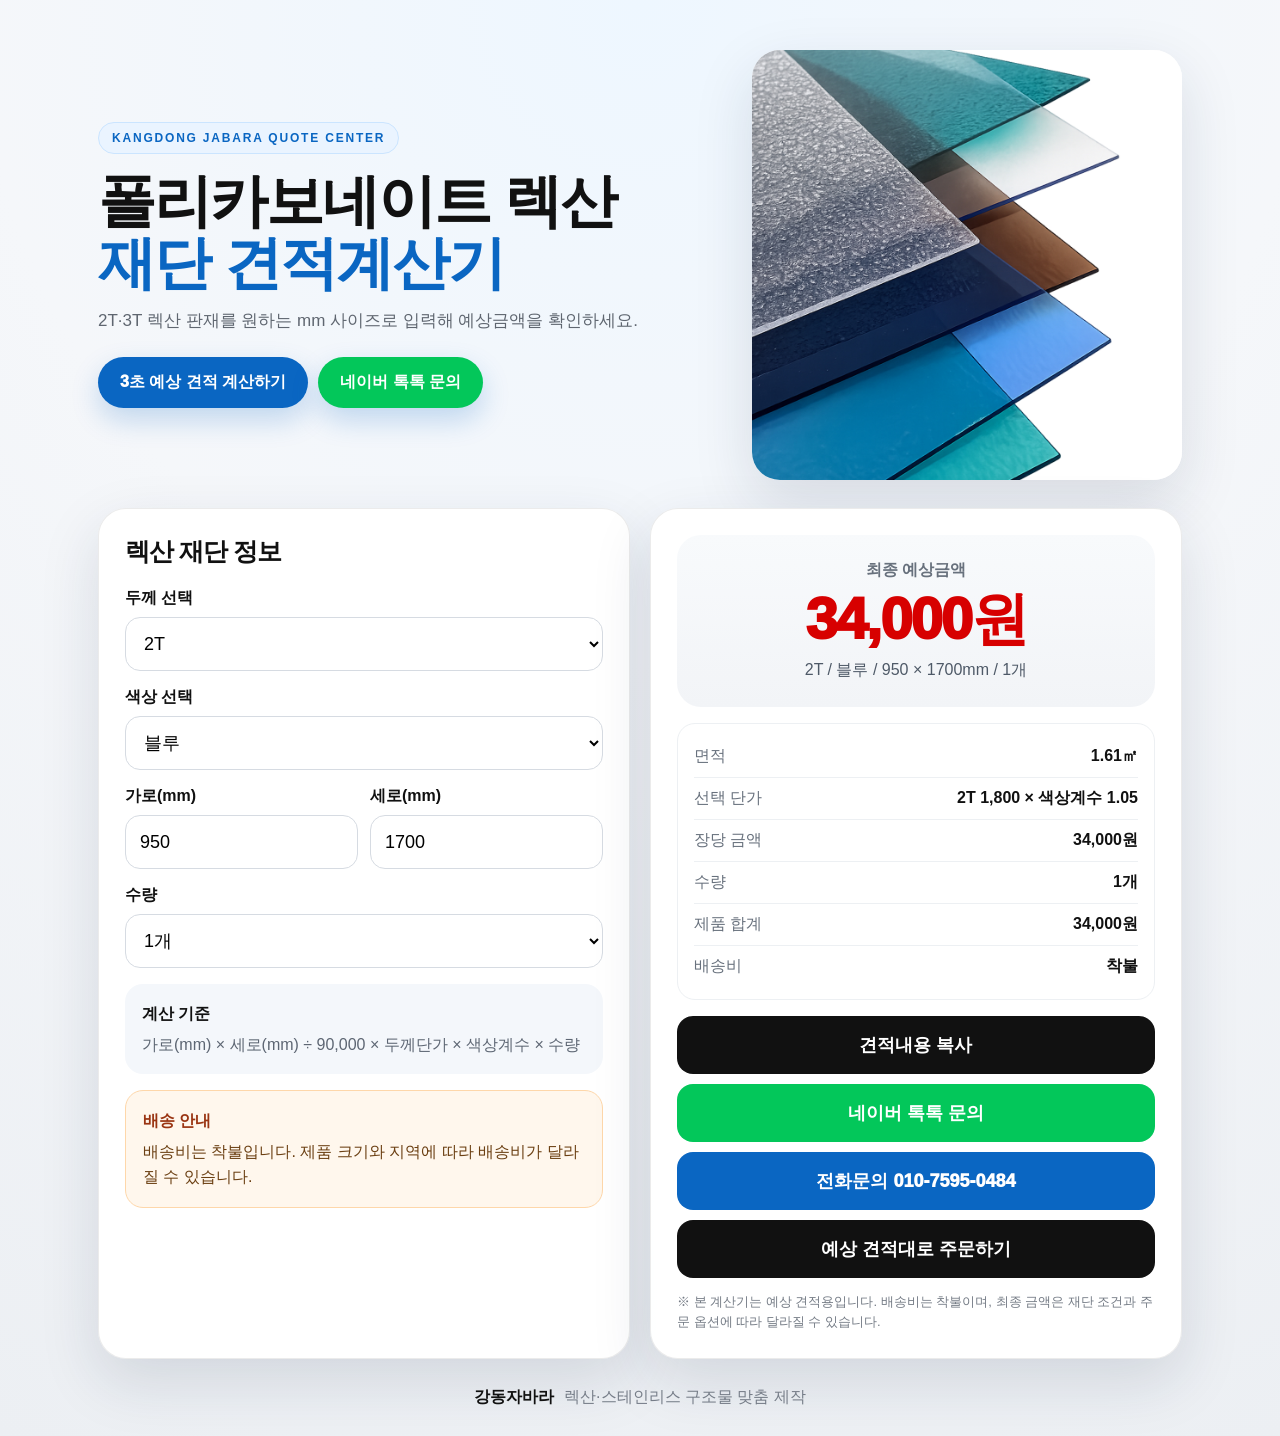
==== index.html @ 549e9350 "Add files via upload" ====
<!doctype html>
<html lang="ko">
<head>
<meta charset="utf-8">
<meta name="viewport" content="width=device-width,initial-scale=1">
<title>강동자바라 렉산 견적계산기</title>
<link rel="stylesheet" href="style.css">
</head>
<body>
<main class="page">
<section class="hero">
<div class="heroText">
<div class="eyebrow">KANGDONG JABARA QUOTE CENTER</div>
<h1>폴리카보네이트 렉산<br><span>재단 견적계산기</span></h1>
<p>2T·3T 렉산 판재를 원하는 mm 사이즈로 입력해 예상금액을 확인하세요.</p>
<div class="topActions">
<a href="#calculator">3초 예상 견적 계산하기</a>
<a href="https://talk.naver.com/ct/w4a85f?frm=psf" target="_blank" class="talk">네이버 톡톡 문의</a>
</div>
</div>
<div class="heroImg"><img src="images/lexan.jpg" alt="렉산 판재 이미지"></div>
</section>

<section class="calcWrap" id="calculator">
<div class="panel inputPanel">
<h2>렉산 재단 정보</h2>

<label for="thickness">두께 선택</label>
<select id="thickness"></select>

<label for="color">색상 선택</label>
<select id="color"></select>

<div class="grid2">
<div><label for="width">가로(mm)</label><input id="width" type="number" value="950" min="100" step="1"></div>
<div><label for="height">세로(mm)</label><input id="height" type="number" value="1700" min="100" step="1"></div>
</div>

<label for="qty">수량</label>
<select id="qty"></select>

<div class="guide"><b>계산 기준</b><span>가로(mm) × 세로(mm) ÷ 90,000 × 두께단가 × 색상계수 × 수량</span></div>
<div class="shippingGuide"><b>배송 안내</b><span>배송비는 착불입니다. 제품 크기와 지역에 따라 배송비가 달라질 수 있습니다.</span></div>
</div>

<div class="panel resultPanel">
<div class="resultBox"><span>최종 예상금액</span><strong id="total">0원</strong><p id="detail">950 × 1700mm / 1개</p></div>
<div class="breakdown">
<div><span>면적</span><b id="areaText">0㎡</b></div>
<div><span>선택 단가</span><b id="unitRate">0</b></div>
<div><span>장당 금액</span><b id="unitPrice">0원</b></div>
<div><span>수량</span><b id="qtyText">1개</b></div>
<div><span>제품 합계</span><b id="itemsTotal">0원</b></div>
<div><span>배송비</span><b>착불</b></div>
</div>
<div class="buttons">
<button id="copyBtn" type="button">견적내용 복사</button>
<a href="https://talk.naver.com/ct/w4a85f?frm=psf" target="_blank" class="talkBtn">네이버 톡톡 문의</a>
<a href="tel:01075950484">전화문의 010-7595-0484</a>
<a href="https://kdjavara.kr/product/%ED%8F%B4%EB%A6%AC%EC%B9%B4%EB%B3%B4%EB%84%A4%EC%9D%B4%ED%8A%B8-%EB%A0%89%EC%82%B0-%ED%8C%90-%EC%9E%AC%EB%8B%A8-%EC%B9%BC%EB%9D%BC-%ED%88%AC%EB%AA%85-%EA%B7%9C%EA%B2%A9-%EB%A7%9E%EC%B6%A4-%EC%82%AC%EC%9D%B4%EC%A6%88-%ED%8C%90%EB%A7%A4/696/category/1/display/2/?icid=MAIN.product_listmain_1" target="_blank" class="orderBtn">예상 견적대로 주문하기</a>
</div>
<p class="notice">※ 본 계산기는 예상 견적용입니다. 배송비는 착불이며, 최종 금액은 재단 조건과 주문 옵션에 따라 달라질 수 있습니다.</p>
</div>
</section>
<footer><b>강동자바라</b><span>렉산·스테인리스 구조물 맞춤 제작</span></footer>
</main>
<script src="prices.js"></script>
<script src="script.js"></script>
</body>
</html>
---- style.css ----
*{box-sizing:border-box}body{margin:0;font-family:Arial,'Malgun Gothic','Apple SD Gothic Neo',sans-serif;color:#111;background:radial-gradient(circle at top,#eef7ff 0,#f5f7fa 42%,#eceff3 100%)}.page{width:min(1120px,100%);margin:0 auto;padding:28px 18px}.hero{display:grid;grid-template-columns:1fr 430px;gap:24px;align-items:center;padding:22px 0 28px}.heroText{text-align:left}.heroImg{background:#fff;border-radius:28px;overflow:hidden;box-shadow:0 22px 60px rgba(20,40,70,.13)}.heroImg img{width:100%;display:block}.eyebrow{display:inline-block;font-size:12px;font-weight:900;letter-spacing:1.8px;color:#0a66c2;background:#eaf4ff;border:1px solid #cbe5ff;border-radius:999px;padding:8px 13px}h1{margin:16px 0 12px;font-size:clamp(34px,6vw,58px);line-height:1.08;letter-spacing:-2px}h1 span{color:#0a66c2}.hero p{margin:0;color:#5f6670;font-size:17px;line-height:1.65;max-width:650px}.topActions{display:flex;gap:10px;flex-wrap:wrap;margin:22px 0 0}.topActions a{display:inline-block;padding:15px 22px;border-radius:999px;text-decoration:none;font-weight:1000;background:#0a66c2;color:#fff;box-shadow:0 12px 28px rgba(10,102,194,.22)}.topActions .talk{background:#03c75a}.calcWrap{display:grid;grid-template-columns:1fr 1fr;gap:20px}.panel{background:rgba(255,255,255,.96);border:1px solid rgba(0,0,0,.08);border-radius:28px;box-shadow:0 22px 60px rgba(20,40,70,.13);padding:26px}.inputPanel h2{margin:0 0 20px;font-size:25px;letter-spacing:-1px}label{display:block;margin:16px 0 8px;font-weight:900}select,input{width:100%;height:54px;border:1px solid #d6dbe2;border-radius:15px;background:#fff;padding:0 14px;font-size:18px;outline:none}.grid2{display:grid;grid-template-columns:1fr 1fr;gap:12px}.guide,.shippingGuide{margin-top:16px;padding:17px;border-radius:18px;line-height:1.6}.guide{background:#f4f7fb;color:#5d6673}.guide b,.shippingGuide b{display:block;color:#111;margin-bottom:5px}.shippingGuide{background:#fff7ed;border:1px solid #fed7aa;color:#6b3f12}.shippingGuide b{color:#9a3412}.resultBox{text-align:center;background:linear-gradient(180deg,#f8fafc,#f2f4f7);border-radius:24px;padding:25px 18px}.resultBox span{display:block;color:#68717d;font-weight:900}.resultBox strong{display:block;margin:8px 0;font-size:clamp(42px,6vw,58px);line-height:1.05;color:#d70000;font-weight:1000;letter-spacing:-2px}.resultBox p{margin:0;color:#4e5967;line-height:1.5}.breakdown{margin-top:16px;background:#fff;border:1px solid #edf0f3;border-radius:18px;padding:12px 16px}.breakdown div{display:flex;justify-content:space-between;gap:12px;padding:10px 0;border-bottom:1px solid #edf0f3}.breakdown div:last-child{border-bottom:0}.breakdown span{color:#68717d}.buttons{margin-top:16px;display:grid;gap:10px}.buttons button,.buttons a{width:100%;border:0;border-radius:16px;padding:17px 12px;font-size:18px;font-weight:1000;text-align:center;text-decoration:none;cursor:pointer}.buttons button{background:#111;color:#fff}.buttons a{background:#0a66c2;color:#fff}.buttons .talkBtn{background:#03c75a}.buttons .orderBtn{background:#111;color:#fff}.notice{margin:14px 0 0;color:#747b85;font-size:13px;line-height:1.55}footer{text-align:center;margin-top:28px;color:#767d88;display:flex;gap:10px;justify-content:center;flex-wrap:wrap}footer b{color:#111}@media(max-width:900px){.hero,.calcWrap{grid-template-columns:1fr}.heroText{text-align:center}.topActions{justify-content:center}.grid2{grid-template-columns:1fr}.topActions a{width:100%;text-align:center}.panel{padding:20px;border-radius:24px}}
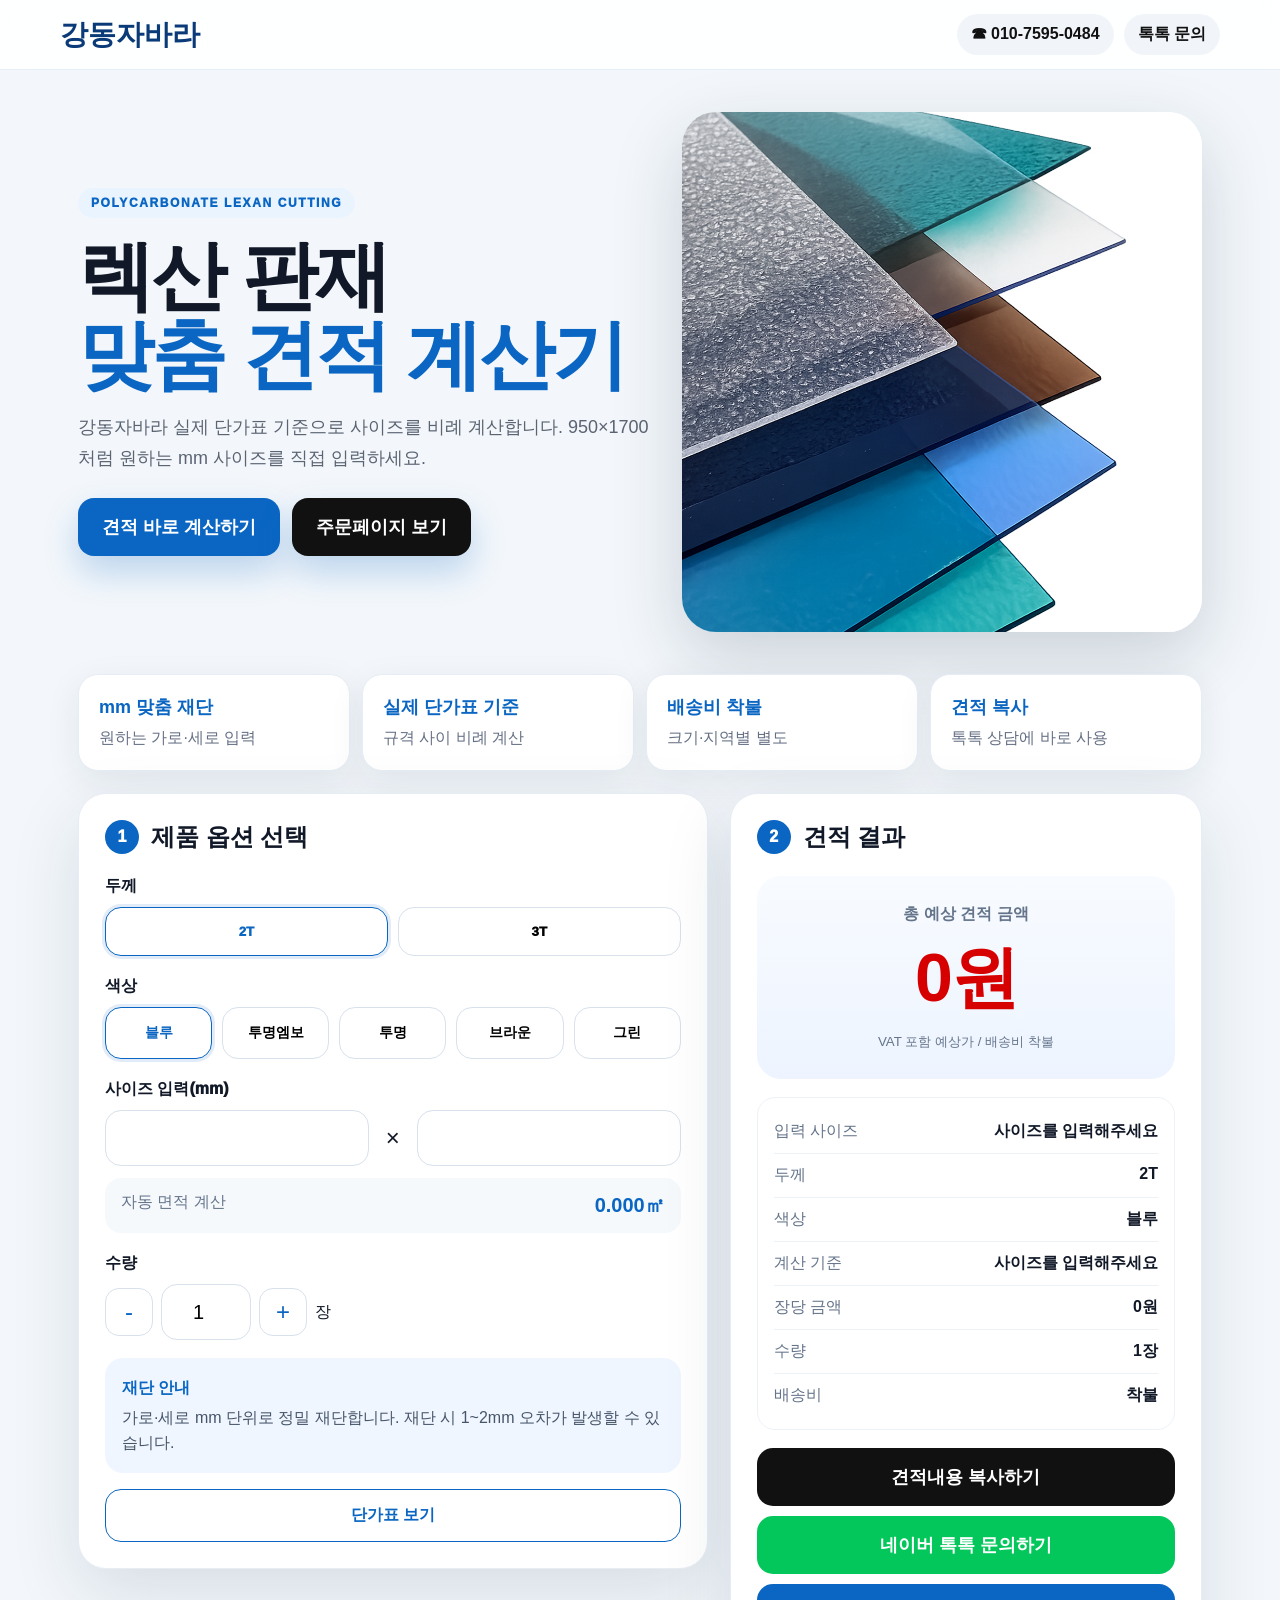
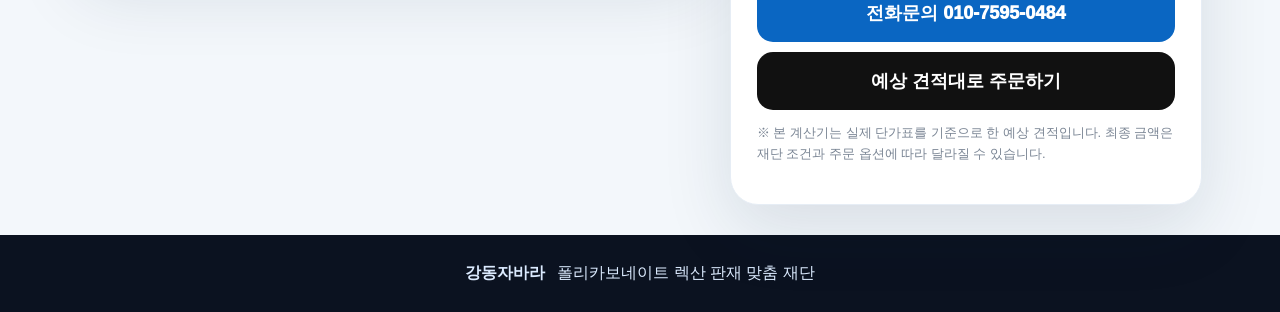
==== commit d11d3f4f: "Add files via upload" ====
--- a/index.html
+++ b/index.html
@@ -7,64 +7,117 @@
 <link rel="stylesheet" href="style.css">
 </head>
 <body>
-<main class="page">
+<header class="topbar">
+  <div class="brand">강동자바라</div>
+  <div class="topLinks">
+    <a href="tel:01075950484">☎ 010-7595-0484</a>
+    <a href="https://talk.naver.com/ct/w4a85f?frm=psf" target="_blank">톡톡 문의</a>
+  </div>
+</header>
+
+<main>
 <section class="hero">
-<div class="heroText">
-<div class="eyebrow">KANGDONG JABARA QUOTE CENTER</div>
-<h1>폴리카보네이트 렉산<br><span>재단 견적계산기</span></h1>
-<p>2T·3T 렉산 판재를 원하는 mm 사이즈로 입력해 예상금액을 확인하세요.</p>
-<div class="topActions">
-<a href="#calculator">3초 예상 견적 계산하기</a>
-<a href="https://talk.naver.com/ct/w4a85f?frm=psf" target="_blank" class="talk">네이버 톡톡 문의</a>
-</div>
-</div>
-<div class="heroImg"><img src="images/lexan.jpg" alt="렉산 판재 이미지"></div>
+  <div class="heroText">
+    <div class="badge">POLYCARBONATE LEXAN CUTTING</div>
+    <h1>렉산 판재<br><span>맞춤 견적 계산기</span></h1>
+    <p>강동자바라 실제 단가표 기준으로 사이즈를 비례 계산합니다. 950×1700처럼 원하는 mm 사이즈를 직접 입력하세요.</p>
+    <div class="heroBtns">
+      <a href="#calculator">견적 바로 계산하기</a>
+      <a href="https://kdjavara.kr/product/%ED%8F%B4%EB%A6%AC%EC%B9%B4%EB%B3%B4%EB%84%A4%EC%9D%B4%ED%8A%B8-%EB%A0%89%EC%82%B0-%ED%8C%90-%EC%9E%AC%EB%8B%A8-%EC%B9%BC%EB%9D%BC-%ED%88%AC%EB%AA%85-%EA%B7%9C%EA%B2%A9-%EB%A7%9E%EC%B6%A4-%EC%82%AC%EC%9D%B4%EC%A6%88-%ED%8C%90%EB%A7%A4/696/category/1/display/2/?icid=MAIN.product_listmain_1" target="_blank" class="ghost">주문페이지 보기</a>
+    </div>
+  </div>
+  <div class="heroImg">
+    <img src="images/lexan.jpg" alt="렉산 판재">
+  </div>
 </section>
 
-<section class="calcWrap" id="calculator">
-<div class="panel inputPanel">
-<h2>렉산 재단 정보</h2>
+<section class="featureGrid">
+  <div><b>mm 맞춤 재단</b><span>원하는 가로·세로 입력</span></div>
+  <div><b>실제 단가표 기준</b><span>규격 사이 비례 계산</span></div>
+  <div><b>배송비 착불</b><span>크기·지역별 별도</span></div>
+  <div><b>견적 복사</b><span>톡톡 상담에 바로 사용</span></div>
+</section>
 
-<label for="thickness">두께 선택</label>
-<select id="thickness"></select>
+<section class="calculator" id="calculator">
+  <div class="card options">
+    <div class="stepTitle"><em>1</em><h2>제품 옵션 선택</h2></div>
 
-<label for="color">색상 선택</label>
-<select id="color"></select>
+    <label>두께</label>
+    <div class="seg" id="thicknessBtns"></div>
 
-<div class="grid2">
-<div><label for="width">가로(mm)</label><input id="width" type="number" value="950" min="100" step="1"></div>
-<div><label for="height">세로(mm)</label><input id="height" type="number" value="1700" min="100" step="1"></div>
-</div>
+    <label>색상</label>
+    <div class="colorGrid" id="colorBtns"></div>
 
-<label for="qty">수량</label>
-<select id="qty"></select>
+    <label>사이즈 입력(mm)</label>
+    <div class="sizeRow">
+      <input id="width" type="number" value="" min="100" step="1" aria-label="가로">
+      <span>×</span>
+      <input id="height" type="number" value="" min="100" step="1" aria-label="세로">
+    </div>
 
-<div class="guide"><b>계산 기준</b><span>가로(mm) × 세로(mm) ÷ 90,000 × 두께단가 × 색상계수 × 수량</span></div>
-<div class="shippingGuide"><b>배송 안내</b><span>배송비는 착불입니다. 제품 크기와 지역에 따라 배송비가 달라질 수 있습니다.</span></div>
-</div>
+    <div class="areaBox">
+      <span>자동 면적 계산</span>
+      <b id="areaText">0.000㎡</b>
+    </div>
 
-<div class="panel resultPanel">
-<div class="resultBox"><span>최종 예상금액</span><strong id="total">0원</strong><p id="detail">950 × 1700mm / 1개</p></div>
-<div class="breakdown">
-<div><span>면적</span><b id="areaText">0㎡</b></div>
-<div><span>선택 단가</span><b id="unitRate">0</b></div>
-<div><span>장당 금액</span><b id="unitPrice">0원</b></div>
-<div><span>수량</span><b id="qtyText">1개</b></div>
-<div><span>제품 합계</span><b id="itemsTotal">0원</b></div>
-<div><span>배송비</span><b>착불</b></div>
-</div>
-<div class="buttons">
-<button id="copyBtn" type="button">견적내용 복사</button>
-<a href="https://talk.naver.com/ct/w4a85f?frm=psf" target="_blank" class="talkBtn">네이버 톡톡 문의</a>
-<a href="tel:01075950484">전화문의 010-7595-0484</a>
-<a href="https://kdjavara.kr/product/%ED%8F%B4%EB%A6%AC%EC%B9%B4%EB%B3%B4%EB%84%A4%EC%9D%B4%ED%8A%B8-%EB%A0%89%EC%82%B0-%ED%8C%90-%EC%9E%AC%EB%8B%A8-%EC%B9%BC%EB%9D%BC-%ED%88%AC%EB%AA%85-%EA%B7%9C%EA%B2%A9-%EB%A7%9E%EC%B6%A4-%EC%82%AC%EC%9D%B4%EC%A6%88-%ED%8C%90%EB%A7%A4/696/category/1/display/2/?icid=MAIN.product_listmain_1" target="_blank" class="orderBtn">예상 견적대로 주문하기</a>
-</div>
-<p class="notice">※ 본 계산기는 예상 견적용입니다. 배송비는 착불이며, 최종 금액은 재단 조건과 주문 옵션에 따라 달라질 수 있습니다.</p>
-</div>
+    <label>수량</label>
+    <div class="qtyBox">
+      <button type="button" id="minus">-</button>
+      <input id="qty" type="number" value="1" min="1" max="99">
+      <button type="button" id="plus">+</button>
+      <span>장</span>
+    </div>
+
+    <div class="infoBox">
+      <b>재단 안내</b>
+      <p>가로·세로 mm 단위로 정밀 재단합니다. 재단 시 1~2mm 오차가 발생할 수 있습니다.</p>
+    </div>
+
+    <button class="tableToggle" type="button" id="tableToggle">단가표 보기</button>
+    <div class="priceTable" id="priceTable">
+      <h3>2T 단가표</h3>
+      <table id="table2"></table>
+      <h3>3T 단가표</h3>
+      <table id="table3"></table>
+    </div>
+  </div>
+
+  <div class="card result">
+    <div class="stepTitle"><em>2</em><h2>견적 결과</h2></div>
+    <div class="priceBox">
+      <span>총 예상 견적 금액</span>
+      <strong id="total">0원</strong>
+      <small>VAT 포함 예상가 / 배송비 착불</small>
+    </div>
+
+    <dl class="summary">
+      <div><dt>입력 사이즈</dt><dd id="inputSize">사이즈를 입력해주세요</dd></div>
+      <div><dt>두께</dt><dd id="thickText">2T</dd></div>
+      <div><dt>색상</dt><dd id="colorText">블루</dd></div>
+      <div><dt>계산 기준</dt><dd id="basisText">사이즈를 입력해주세요</dd></div>
+      <div><dt>장당 금액</dt><dd id="unitPrice">0원</dd></div>
+      <div><dt>수량</dt><dd id="qtyText">1장</dd></div>
+      <div><dt>배송비</dt><dd>착불</dd></div>
+    </dl>
+
+    <div class="actions">
+      <button id="copyBtn" type="button">견적내용 복사하기</button>
+      <a href="https://talk.naver.com/ct/w4a85f?frm=psf" target="_blank" class="talk">네이버 톡톡 문의하기</a>
+      <a href="tel:01075950484" class="phone">전화문의 010-7595-0484</a>
+      <a href="https://kdjavara.kr/product/%ED%8F%B4%EB%A6%AC%EC%B9%B4%EB%B3%B4%EB%84%A4%EC%9D%B4%ED%8A%B8-%EB%A0%89%EC%82%B0-%ED%8C%90-%EC%9E%AC%EB%8B%A8-%EC%B9%BC%EB%9D%BC-%ED%88%AC%EB%AA%85-%EA%B7%9C%EA%B2%A9-%EB%A7%9E%EC%B6%A4-%EC%82%AC%EC%9D%B4%EC%A6%88-%ED%8C%90%EB%A7%A4/696/category/1/display/2/?icid=MAIN.product_listmain_1" target="_blank" class="order">예상 견적대로 주문하기</a>
+    </div>
+
+    <p class="notice">※ 본 계산기는 실제 단가표를 기준으로 한 예상 견적입니다. 최종 금액은 재단 조건과 주문 옵션에 따라 달라질 수 있습니다.</p>
+  </div>
 </section>
-<footer><b>강동자바라</b><span>렉산·스테인리스 구조물 맞춤 제작</span></footer>
 </main>
+
+<footer>
+  <b>강동자바라</b>
+  <span>폴리카보네이트 렉산 판재 맞춤 재단</span>
+</footer>
+
 <script src="prices.js"></script>
 <script src="script.js"></script>
 </body>
-</html>+</html>
--- a/style.css
+++ b/style.css
@@ -1 +1 @@
-*{box-sizing:border-box}body{margin:0;font-family:Arial,'Malgun Gothic','Apple SD Gothic Neo',sans-serif;color:#111;background:radial-gradient(circle at top,#eef7ff 0,#f5f7fa 42%,#eceff3 100%)}.page{width:min(1120px,100%);margin:0 auto;padding:28px 18px}.hero{display:grid;grid-template-columns:1fr 430px;gap:24px;align-items:center;padding:22px 0 28px}.heroText{text-align:left}.heroImg{background:#fff;border-radius:28px;overflow:hidden;box-shadow:0 22px 60px rgba(20,40,70,.13)}.heroImg img{width:100%;display:block}.eyebrow{display:inline-block;font-size:12px;font-weight:900;letter-spacing:1.8px;color:#0a66c2;background:#eaf4ff;border:1px solid #cbe5ff;border-radius:999px;padding:8px 13px}h1{margin:16px 0 12px;font-size:clamp(34px,6vw,58px);line-height:1.08;letter-spacing:-2px}h1 span{color:#0a66c2}.hero p{margin:0;color:#5f6670;font-size:17px;line-height:1.65;max-width:650px}.topActions{display:flex;gap:10px;flex-wrap:wrap;margin:22px 0 0}.topActions a{display:inline-block;padding:15px 22px;border-radius:999px;text-decoration:none;font-weight:1000;background:#0a66c2;color:#fff;box-shadow:0 12px 28px rgba(10,102,194,.22)}.topActions .talk{background:#03c75a}.calcWrap{display:grid;grid-template-columns:1fr 1fr;gap:20px}.panel{background:rgba(255,255,255,.96);border:1px solid rgba(0,0,0,.08);border-radius:28px;box-shadow:0 22px 60px rgba(20,40,70,.13);padding:26px}.inputPanel h2{margin:0 0 20px;font-size:25px;letter-spacing:-1px}label{display:block;margin:16px 0 8px;font-weight:900}select,input{width:100%;height:54px;border:1px solid #d6dbe2;border-radius:15px;background:#fff;padding:0 14px;font-size:18px;outline:none}.grid2{display:grid;grid-template-columns:1fr 1fr;gap:12px}.guide,.shippingGuide{margin-top:16px;padding:17px;border-radius:18px;line-height:1.6}.guide{background:#f4f7fb;color:#5d6673}.guide b,.shippingGuide b{display:block;color:#111;margin-bottom:5px}.shippingGuide{background:#fff7ed;border:1px solid #fed7aa;color:#6b3f12}.shippingGuide b{color:#9a3412}.resultBox{text-align:center;background:linear-gradient(180deg,#f8fafc,#f2f4f7);border-radius:24px;padding:25px 18px}.resultBox span{display:block;color:#68717d;font-weight:900}.resultBox strong{display:block;margin:8px 0;font-size:clamp(42px,6vw,58px);line-height:1.05;color:#d70000;font-weight:1000;letter-spacing:-2px}.resultBox p{margin:0;color:#4e5967;line-height:1.5}.breakdown{margin-top:16px;background:#fff;border:1px solid #edf0f3;border-radius:18px;padding:12px 16px}.breakdown div{display:flex;justify-content:space-between;gap:12px;padding:10px 0;border-bottom:1px solid #edf0f3}.breakdown div:last-child{border-bottom:0}.breakdown span{color:#68717d}.buttons{margin-top:16px;display:grid;gap:10px}.buttons button,.buttons a{width:100%;border:0;border-radius:16px;padding:17px 12px;font-size:18px;font-weight:1000;text-align:center;text-decoration:none;cursor:pointer}.buttons button{background:#111;color:#fff}.buttons a{background:#0a66c2;color:#fff}.buttons .talkBtn{background:#03c75a}.buttons .orderBtn{background:#111;color:#fff}.notice{margin:14px 0 0;color:#747b85;font-size:13px;line-height:1.55}footer{text-align:center;margin-top:28px;color:#767d88;display:flex;gap:10px;justify-content:center;flex-wrap:wrap}footer b{color:#111}@media(max-width:900px){.hero,.calcWrap{grid-template-columns:1fr}.heroText{text-align:center}.topActions{justify-content:center}.grid2{grid-template-columns:1fr}.topActions a{width:100%;text-align:center}.panel{padding:20px;border-radius:24px}}+*{box-sizing:border-box}html{scroll-behavior:smooth}body{margin:0;font-family:Arial,'Malgun Gothic','Apple SD Gothic Neo',sans-serif;background:#f3f7fb;color:#111827}.topbar{height:70px;background:rgba(255,255,255,.9);backdrop-filter:blur(12px);position:sticky;top:0;z-index:20;display:flex;justify-content:space-between;align-items:center;padding:0 max(24px,calc((100vw - 1160px)/2));border-bottom:1px solid #e5edf6}.brand{font-size:28px;font-weight:1000;color:#0a3b78}.topLinks{display:flex;gap:10px}.topLinks a{color:#111;text-decoration:none;font-weight:900;padding:10px 14px;border-radius:999px;background:#f1f5f9}main{width:min(1160px,100%);margin:0 auto;padding:0 18px}.hero{display:grid;grid-template-columns:1fr 520px;gap:26px;align-items:center;padding:42px 0}.badge{display:inline-block;padding:8px 13px;border-radius:999px;background:#eaf4ff;color:#0a66c2;font-size:12px;font-weight:1000;letter-spacing:1.6px}.hero h1{margin:18px 0 14px;font-size:clamp(42px,7vw,76px);line-height:1.04;letter-spacing:-3px}.hero h1 span{color:#0a66c2}.hero p{font-size:18px;color:#5b6472;line-height:1.7;max-width:620px}.heroBtns{display:flex;gap:12px;flex-wrap:wrap;margin-top:24px}.heroBtns a{padding:17px 24px;border-radius:16px;text-decoration:none;background:#0a66c2;color:#fff;font-size:18px;font-weight:1000;box-shadow:0 16px 35px rgba(10,102,194,.24)}.heroBtns .ghost{background:#111}.heroImg{background:#fff;border-radius:34px;overflow:hidden;box-shadow:0 25px 70px rgba(18,38,63,.18)}.heroImg img{display:block;width:100%}.featureGrid{display:grid;grid-template-columns:repeat(4,1fr);gap:12px;margin-bottom:22px}.featureGrid div{background:#fff;border:1px solid #e6edf5;border-radius:20px;padding:20px;box-shadow:0 10px 35px rgba(18,38,63,.08)}.featureGrid b{display:block;font-size:18px;margin-bottom:7px;color:#0a66c2}.featureGrid span{color:#667085;line-height:1.5}.calculator{display:grid;grid-template-columns:1.2fr .9fr;gap:22px;align-items:start}.card{background:#fff;border:1px solid #e6edf5;border-radius:28px;padding:26px;box-shadow:0 24px 70px rgba(18,38,63,.12)}.stepTitle{display:flex;align-items:center;gap:12px;margin-bottom:22px}.stepTitle em{width:34px;height:34px;border-radius:50%;background:#0a66c2;color:#fff;display:grid;place-items:center;font-style:normal;font-weight:1000}.stepTitle h2{margin:0;font-size:24px}label{display:block;font-weight:1000;margin:20px 0 10px}.seg,.colorGrid{display:grid;gap:10px}.seg{grid-template-columns:repeat(2,1fr)}.colorGrid{grid-template-columns:repeat(5,1fr)}.opt{border:1px solid #d8e1ec;background:#fff;border-radius:16px;padding:16px 8px;text-align:center;font-weight:1000;cursor:pointer;transition:.15s}.opt.active{border-color:#0a66c2;box-shadow:0 0 0 3px rgba(10,102,194,.12);color:#0a66c2}.colorGrid .opt{font-size:14px}.sizeRow{display:grid;grid-template-columns:1fr 28px 1fr;gap:10px;align-items:center}.sizeRow input,.qtyBox input{width:100%;height:56px;border:1px solid #d8e1ec;border-radius:16px;padding:0 16px;font-size:20px;outline:none}.sizeRow span{text-align:center;font-size:24px}.areaBox{margin-top:12px;border-radius:16px;background:#f6f9fc;padding:14px 16px;display:flex;justify-content:space-between;color:#64748b}.areaBox b{color:#0a66c2;font-size:20px}.qtyBox{display:flex;align-items:center;gap:8px}.qtyBox button{width:48px;height:48px;border:1px solid #d8e1ec;background:#fff;border-radius:14px;font-size:24px;color:#0a66c2;cursor:pointer}.qtyBox input{max-width:90px;text-align:center}.infoBox{margin-top:18px;padding:17px;border-radius:18px;background:#eff6ff;color:#475569;line-height:1.6}.infoBox b{display:block;color:#0a66c2;margin-bottom:4px}.infoBox p{margin:0}.tableToggle{margin-top:16px;width:100%;border:1px solid #0a66c2;color:#0a66c2;background:#fff;border-radius:16px;padding:15px;font-weight:1000;font-size:16px;cursor:pointer}.priceTable{display:none;margin-top:15px}.priceTable.open{display:block}.priceTable h3{margin:16px 0 8px}.priceTable table{width:100%;border-collapse:collapse;font-size:13px}.priceTable th,.priceTable td{border:1px solid #d8e1ec;padding:8px;text-align:right}.priceTable th{background:#f8fafc}.priceBox{text-align:center;padding:28px 18px;border-radius:24px;background:linear-gradient(180deg,#f8fbff,#edf4ff)}.priceBox span{display:block;color:#64748b;font-weight:1000}.priceBox strong{display:block;font-size:clamp(46px,6vw,68px);color:#d70000;margin:8px 0;letter-spacing:-2px}.priceBox small{color:#64748b}.summary{margin:18px 0;background:#fff;border:1px solid #edf2f7;border-radius:18px;padding:12px 16px}.summary div{display:flex;justify-content:space-between;gap:14px;padding:11px 0;border-bottom:1px solid #edf2f7}.summary div:last-child{border-bottom:0}.summary dt{color:#64748b}.summary dd{margin:0;text-align:right;font-weight:900}.actions{display:grid;gap:10px}.actions button,.actions a{width:100%;padding:17px;border-radius:16px;border:0;text-align:center;text-decoration:none;font-size:18px;font-weight:1000;cursor:pointer}.actions button{background:#111;color:#fff}.actions .talk{background:#03c75a;color:#fff}.actions .phone{background:#0a66c2;color:#fff}.actions .order{background:#111;color:#fff}.notice{font-size:13px;color:#7a8594;line-height:1.6}footer{margin-top:30px;background:#0b1220;color:#dbeafe;padding:28px;text-align:center;display:flex;gap:12px;justify-content:center;flex-wrap:wrap}@media(max-width:980px){.hero,.calculator{grid-template-columns:1fr}.hero{text-align:center}.hero p{margin:auto}.heroBtns{justify-content:center}.featureGrid{grid-template-columns:repeat(2,1fr)}.colorGrid{grid-template-columns:repeat(3,1fr)}}@media(max-width:560px){.topbar{height:auto;padding:12px 16px;align-items:flex-start;gap:10px;flex-direction:column}.topLinks{width:100%;display:grid;grid-template-columns:1fr 1fr}.topLinks a{text-align:center}.featureGrid{grid-template-columns:1fr}.card{padding:20px;border-radius:24px}.hero h1{letter-spacing:-1.5px}.heroImg{border-radius:24px}}
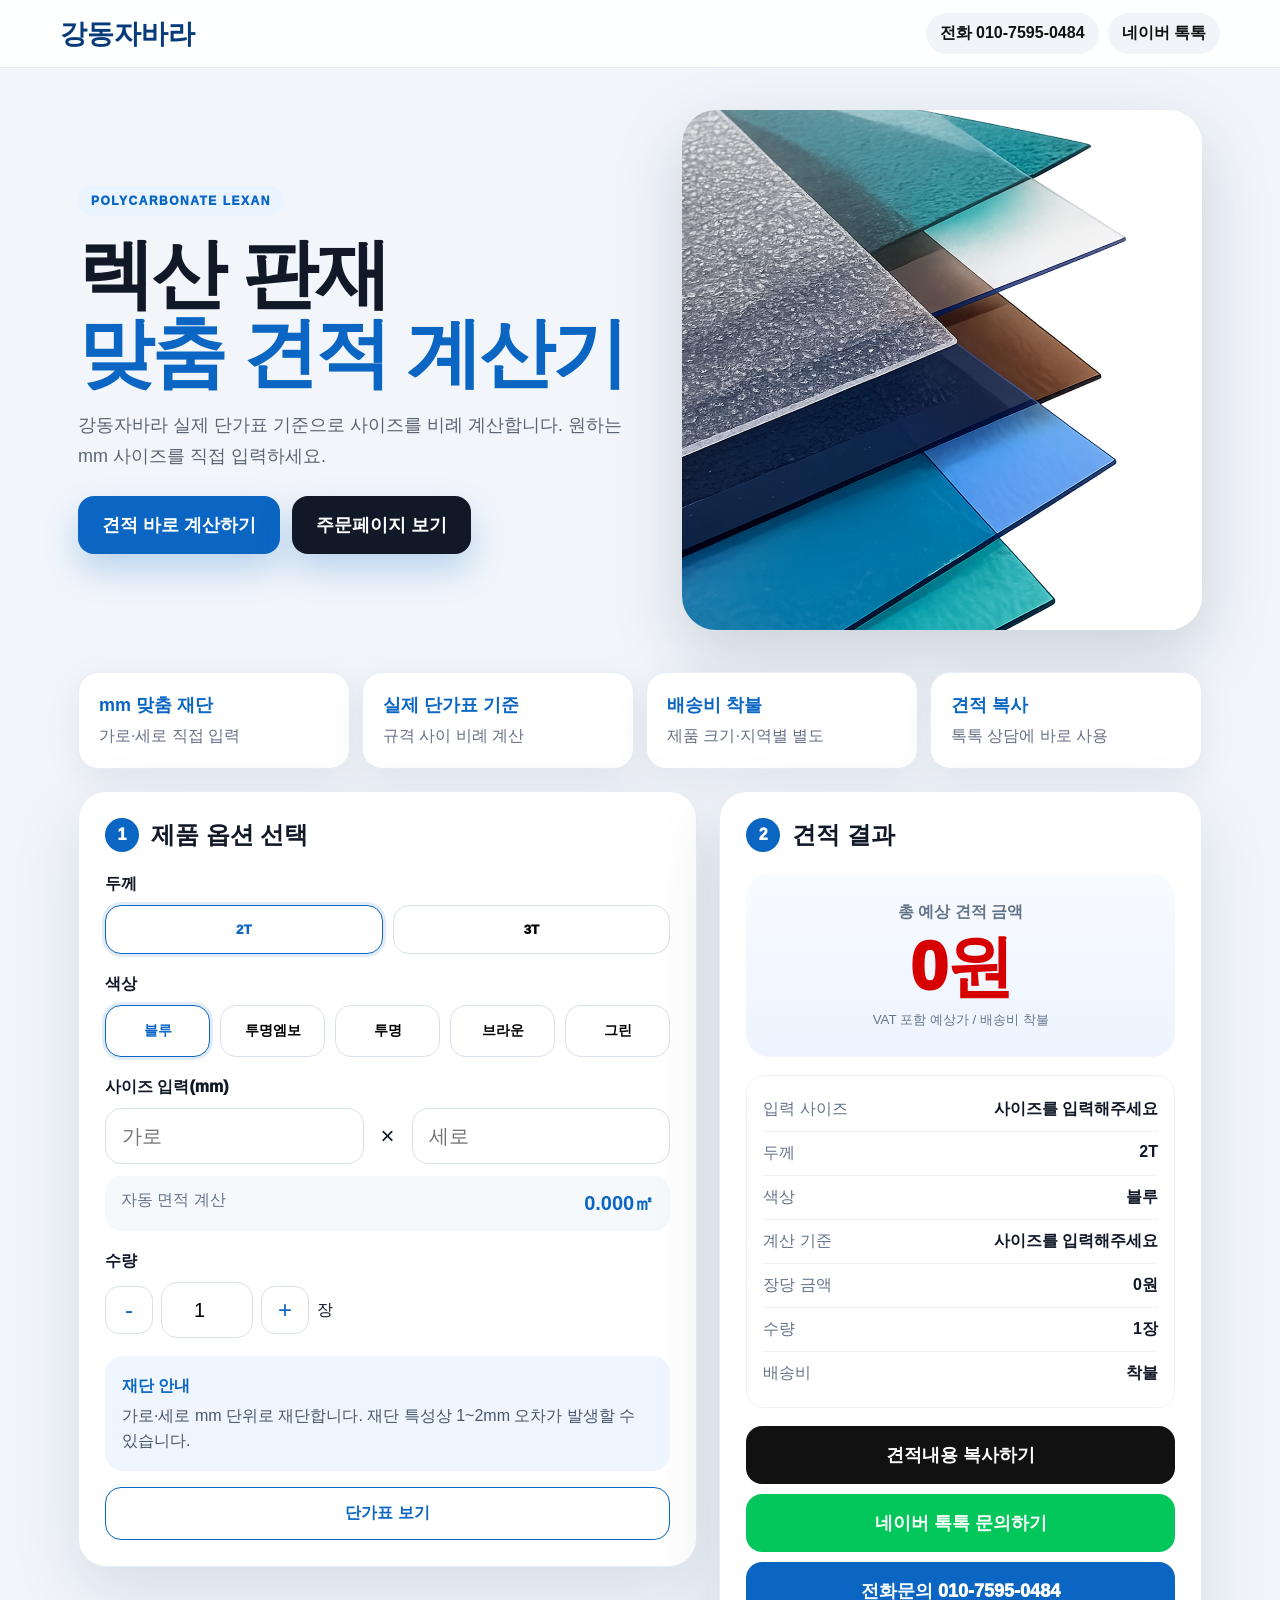
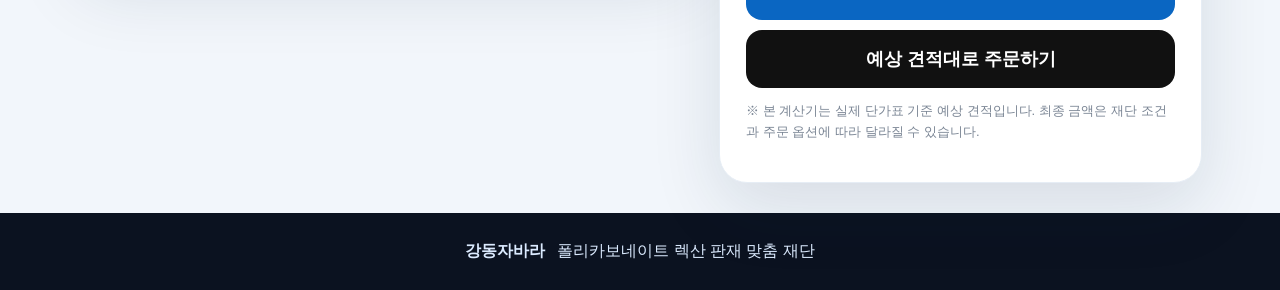
==== commit 5014bf23: "Add files via upload" ====
--- a/index.html
+++ b/index.html
@@ -4,112 +4,111 @@
 <meta charset="utf-8">
 <meta name="viewport" content="width=device-width,initial-scale=1">
 <title>강동자바라 렉산 견적계산기</title>
-<link rel="stylesheet" href="style.css">
+<link rel="stylesheet" href="lexan-v8.css?v=8">
 </head>
 <body>
 <header class="topbar">
   <div class="brand">강동자바라</div>
   <div class="topLinks">
-    <a href="tel:01075950484">☎ 010-7595-0484</a>
-    <a href="https://talk.naver.com/ct/w4a85f?frm=psf" target="_blank">톡톡 문의</a>
+    <a href="tel:01075950484">전화 010-7595-0484</a>
+    <a href="https://talk.naver.com/ct/w4a85f?frm=psf" target="_blank">네이버 톡톡</a>
   </div>
 </header>
 
-<main>
-<section class="hero">
-  <div class="heroText">
-    <div class="badge">POLYCARBONATE LEXAN CUTTING</div>
-    <h1>렉산 판재<br><span>맞춤 견적 계산기</span></h1>
-    <p>강동자바라 실제 단가표 기준으로 사이즈를 비례 계산합니다. 950×1700처럼 원하는 mm 사이즈를 직접 입력하세요.</p>
-    <div class="heroBtns">
-      <a href="#calculator">견적 바로 계산하기</a>
-      <a href="https://kdjavara.kr/product/%ED%8F%B4%EB%A6%AC%EC%B9%B4%EB%B3%B4%EB%84%A4%EC%9D%B4%ED%8A%B8-%EB%A0%89%EC%82%B0-%ED%8C%90-%EC%9E%AC%EB%8B%A8-%EC%B9%BC%EB%9D%BC-%ED%88%AC%EB%AA%85-%EA%B7%9C%EA%B2%A9-%EB%A7%9E%EC%B6%A4-%EC%82%AC%EC%9D%B4%EC%A6%88-%ED%8C%90%EB%A7%A4/696/category/1/display/2/?icid=MAIN.product_listmain_1" target="_blank" class="ghost">주문페이지 보기</a>
+<main class="wrap">
+  <section class="hero">
+    <div class="heroText">
+      <div class="badge">POLYCARBONATE LEXAN</div>
+      <h1>렉산 판재<br><span>맞춤 견적 계산기</span></h1>
+      <p>강동자바라 실제 단가표 기준으로 사이즈를 비례 계산합니다. 원하는 mm 사이즈를 직접 입력하세요.</p>
+      <div class="heroBtns">
+        <a href="#calculator">견적 바로 계산하기</a>
+        <a class="dark" href="https://kdjavara.kr/product/%ED%8F%B4%EB%A6%AC%EC%B9%B4%EB%B3%B4%EB%84%A4%EC%9D%B4%ED%8A%B8-%EB%A0%89%EC%82%B0-%ED%8C%90-%EC%9E%AC%EB%8B%A8-%EC%B9%BC%EB%9D%BC-%ED%88%AC%EB%AA%85-%EA%B7%9C%EA%B2%A9-%EB%A7%9E%EC%B6%A4-%EC%82%AC%EC%9D%B4%EC%A6%88-%ED%8C%90%EB%A7%A4/696/category/1/display/2/?icid=MAIN.product_listmain_1" target="_blank">주문페이지 보기</a>
+      </div>
     </div>
-  </div>
-  <div class="heroImg">
-    <img src="images/lexan.jpg" alt="렉산 판재">
-  </div>
-</section>
+    <div class="heroImage"><img src="images/lexan.jpg" alt="렉산 판재"></div>
+  </section>
 
-<section class="featureGrid">
-  <div><b>mm 맞춤 재단</b><span>원하는 가로·세로 입력</span></div>
-  <div><b>실제 단가표 기준</b><span>규격 사이 비례 계산</span></div>
-  <div><b>배송비 착불</b><span>크기·지역별 별도</span></div>
-  <div><b>견적 복사</b><span>톡톡 상담에 바로 사용</span></div>
-</section>
+  <section class="features">
+    <div><b>mm 맞춤 재단</b><span>가로·세로 직접 입력</span></div>
+    <div><b>실제 단가표 기준</b><span>규격 사이 비례 계산</span></div>
+    <div><b>배송비 착불</b><span>제품 크기·지역별 별도</span></div>
+    <div><b>견적 복사</b><span>톡톡 상담에 바로 사용</span></div>
+  </section>
 
-<section class="calculator" id="calculator">
-  <div class="card options">
-    <div class="stepTitle"><em>1</em><h2>제품 옵션 선택</h2></div>
+  <section class="calculator" id="calculator">
+    <div class="card">
+      <div class="sectionTitle"><em>1</em><h2>제품 옵션 선택</h2></div>
 
-    <label>두께</label>
-    <div class="seg" id="thicknessBtns"></div>
+      <label>두께</label>
+      <div class="optionGrid two" id="thicknessOptions"></div>
 
-    <label>색상</label>
-    <div class="colorGrid" id="colorBtns"></div>
+      <label>색상</label>
+      <div class="optionGrid five" id="colorOptions"></div>
 
-    <label>사이즈 입력(mm)</label>
-    <div class="sizeRow">
-      <input id="width" type="number" value="" min="100" step="1" aria-label="가로">
-      <span>×</span>
-      <input id="height" type="number" value="" min="100" step="1" aria-label="세로">
+      <label>사이즈 입력(mm)</label>
+      <div class="sizeRow">
+        <input id="width" type="number" placeholder="가로" min="1" step="1">
+        <span>×</span>
+        <input id="height" type="number" placeholder="세로" min="1" step="1">
+      </div>
+
+      <div class="areaBox">
+        <span>자동 면적 계산</span>
+        <b id="area">0.000㎡</b>
+      </div>
+
+      <label>수량</label>
+      <div class="qtyRow">
+        <button type="button" id="minus">-</button>
+        <input id="qty" type="number" value="1" min="1" max="99">
+        <button type="button" id="plus">+</button>
+        <span>장</span>
+      </div>
+
+      <div class="info blue">
+        <b>재단 안내</b>
+        <p>가로·세로 mm 단위로 재단합니다. 재단 특성상 1~2mm 오차가 발생할 수 있습니다.</p>
+      </div>
+
+      <button class="tableBtn" type="button" id="toggleTable">단가표 보기</button>
+      <div class="tables" id="tables">
+        <h3>2T 단가표</h3>
+        <table id="table2"></table>
+        <h3>3T 단가표</h3>
+        <table id="table3"></table>
+      </div>
     </div>
 
-    <div class="areaBox">
-      <span>자동 면적 계산</span>
-      <b id="areaText">0.000㎡</b>
+    <div class="card resultCard">
+      <div class="sectionTitle"><em>2</em><h2>견적 결과</h2></div>
+
+      <div class="totalBox">
+        <span>총 예상 견적 금액</span>
+        <strong id="total">0원</strong>
+        <small>VAT 포함 예상가 / 배송비 착불</small>
+      </div>
+
+      <dl class="summary">
+        <div><dt>입력 사이즈</dt><dd id="sizeText">사이즈를 입력해주세요</dd></div>
+        <div><dt>두께</dt><dd id="thicknessText">2T</dd></div>
+        <div><dt>색상</dt><dd id="colorText">블루</dd></div>
+        <div><dt>계산 기준</dt><dd id="basis">사이즈를 입력해주세요</dd></div>
+        <div><dt>장당 금액</dt><dd id="unit">0원</dd></div>
+        <div><dt>수량</dt><dd id="qtyText">1장</dd></div>
+        <div><dt>배송비</dt><dd>착불</dd></div>
+      </dl>
+
+      <div class="actions">
+        <button type="button" id="copy">견적내용 복사하기</button>
+        <a class="talk" href="https://talk.naver.com/ct/w4a85f?frm=psf" target="_blank">네이버 톡톡 문의하기</a>
+        <a class="phone" href="tel:01075950484">전화문의 010-7595-0484</a>
+        <a class="order" href="https://kdjavara.kr/product/%ED%8F%B4%EB%A6%AC%EC%B9%B4%EB%B3%B4%EB%84%A4%EC%9D%B4%ED%8A%B8-%EB%A0%89%EC%82%B0-%ED%8C%90-%EC%9E%AC%EB%8B%A8-%EC%B9%BC%EB%9D%BC-%ED%88%AC%EB%AA%85-%EA%B7%9C%EA%B2%A9-%EB%A7%9E%EC%B6%A4-%EC%82%AC%EC%9D%B4%EC%A6%88-%ED%8C%90%EB%A7%A4/696/category/1/display/2/?icid=MAIN.product_listmain_1" target="_blank">예상 견적대로 주문하기</a>
+      </div>
+
+      <p class="notice">※ 본 계산기는 실제 단가표 기준 예상 견적입니다. 최종 금액은 재단 조건과 주문 옵션에 따라 달라질 수 있습니다.</p>
     </div>
-
-    <label>수량</label>
-    <div class="qtyBox">
-      <button type="button" id="minus">-</button>
-      <input id="qty" type="number" value="1" min="1" max="99">
-      <button type="button" id="plus">+</button>
-      <span>장</span>
-    </div>
-
-    <div class="infoBox">
-      <b>재단 안내</b>
-      <p>가로·세로 mm 단위로 정밀 재단합니다. 재단 시 1~2mm 오차가 발생할 수 있습니다.</p>
-    </div>
-
-    <button class="tableToggle" type="button" id="tableToggle">단가표 보기</button>
-    <div class="priceTable" id="priceTable">
-      <h3>2T 단가표</h3>
-      <table id="table2"></table>
-      <h3>3T 단가표</h3>
-      <table id="table3"></table>
-    </div>
-  </div>
-
-  <div class="card result">
-    <div class="stepTitle"><em>2</em><h2>견적 결과</h2></div>
-    <div class="priceBox">
-      <span>총 예상 견적 금액</span>
-      <strong id="total">0원</strong>
-      <small>VAT 포함 예상가 / 배송비 착불</small>
-    </div>
-
-    <dl class="summary">
-      <div><dt>입력 사이즈</dt><dd id="inputSize">사이즈를 입력해주세요</dd></div>
-      <div><dt>두께</dt><dd id="thickText">2T</dd></div>
-      <div><dt>색상</dt><dd id="colorText">블루</dd></div>
-      <div><dt>계산 기준</dt><dd id="basisText">사이즈를 입력해주세요</dd></div>
-      <div><dt>장당 금액</dt><dd id="unitPrice">0원</dd></div>
-      <div><dt>수량</dt><dd id="qtyText">1장</dd></div>
-      <div><dt>배송비</dt><dd>착불</dd></div>
-    </dl>
-
-    <div class="actions">
-      <button id="copyBtn" type="button">견적내용 복사하기</button>
-      <a href="https://talk.naver.com/ct/w4a85f?frm=psf" target="_blank" class="talk">네이버 톡톡 문의하기</a>
-      <a href="tel:01075950484" class="phone">전화문의 010-7595-0484</a>
-      <a href="https://kdjavara.kr/product/%ED%8F%B4%EB%A6%AC%EC%B9%B4%EB%B3%B4%EB%84%A4%EC%9D%B4%ED%8A%B8-%EB%A0%89%EC%82%B0-%ED%8C%90-%EC%9E%AC%EB%8B%A8-%EC%B9%BC%EB%9D%BC-%ED%88%AC%EB%AA%85-%EA%B7%9C%EA%B2%A9-%EB%A7%9E%EC%B6%A4-%EC%82%AC%EC%9D%B4%EC%A6%88-%ED%8C%90%EB%A7%A4/696/category/1/display/2/?icid=MAIN.product_listmain_1" target="_blank" class="order">예상 견적대로 주문하기</a>
-    </div>
-
-    <p class="notice">※ 본 계산기는 실제 단가표를 기준으로 한 예상 견적입니다. 최종 금액은 재단 조건과 주문 옵션에 따라 달라질 수 있습니다.</p>
-  </div>
-</section>
+  </section>
 </main>
 
 <footer>
@@ -117,7 +116,7 @@
   <span>폴리카보네이트 렉산 판재 맞춤 재단</span>
 </footer>
 
-<script src="prices.js"></script>
-<script src="script.js"></script>
+<script src="lexan-prices-v8.js?v=8"></script>
+<script src="lexan-v8.js?v=8"></script>
 </body>
 </html>
--- a/lexan-v8.css
+++ b/lexan-v8.css
@@ -0,0 +1 @@
+*{box-sizing:border-box}html{scroll-behavior:smooth}body{margin:0;font-family:Arial,'Malgun Gothic','Apple SD Gothic Neo',sans-serif;background:#f2f6fb;color:#111827}.topbar{position:sticky;top:0;z-index:10;height:68px;background:rgba(255,255,255,.92);backdrop-filter:blur(12px);border-bottom:1px solid #e5edf6;display:flex;align-items:center;justify-content:space-between;padding:0 max(18px,calc((100vw - 1160px)/2))}.brand{font-size:27px;font-weight:1000;color:#073b7a}.topLinks{display:flex;gap:9px}.topLinks a{padding:10px 14px;border-radius:999px;background:#f1f5f9;color:#111;text-decoration:none;font-weight:900}.wrap{width:min(1160px,100%);margin:auto;padding:0 18px}.hero{display:grid;grid-template-columns:1fr 520px;gap:28px;align-items:center;padding:42px 0}.badge{display:inline-block;padding:8px 13px;border-radius:999px;background:#eaf4ff;color:#0a66c2;font-size:12px;font-weight:1000;letter-spacing:1.5px}.hero h1{margin:18px 0 14px;font-size:clamp(42px,7vw,76px);line-height:1.04;letter-spacing:-3px}.hero h1 span{color:#0a66c2}.hero p{max-width:620px;font-size:18px;line-height:1.7;color:#5b6472}.heroBtns{display:flex;gap:12px;flex-wrap:wrap;margin-top:24px}.heroBtns a{padding:17px 24px;border-radius:16px;background:#0a66c2;color:#fff;text-decoration:none;font-size:18px;font-weight:1000;box-shadow:0 16px 35px rgba(10,102,194,.24)}.heroBtns .dark{background:#111827}.heroImage{border-radius:34px;overflow:hidden;background:#fff;box-shadow:0 25px 70px rgba(18,38,63,.18)}.heroImage img{display:block;width:100%}.features{display:grid;grid-template-columns:repeat(4,1fr);gap:12px;margin-bottom:22px}.features div{padding:20px;background:#fff;border:1px solid #e6edf5;border-radius:20px;box-shadow:0 10px 35px rgba(18,38,63,.08)}.features b{display:block;color:#0a66c2;font-size:18px;margin-bottom:7px}.features span{color:#667085;line-height:1.5}.calculator{display:grid;grid-template-columns:1.18fr .92fr;gap:22px;align-items:start}.card{padding:26px;background:#fff;border:1px solid #e6edf5;border-radius:28px;box-shadow:0 24px 70px rgba(18,38,63,.12)}.sectionTitle{display:flex;align-items:center;gap:12px;margin-bottom:22px}.sectionTitle em{display:grid;place-items:center;width:34px;height:34px;border-radius:50%;background:#0a66c2;color:#fff;font-style:normal;font-weight:1000}.sectionTitle h2{margin:0;font-size:24px}label{display:block;margin:20px 0 10px;font-weight:1000}.optionGrid{display:grid;gap:10px}.optionGrid.two{grid-template-columns:repeat(2,1fr)}.optionGrid.five{grid-template-columns:repeat(5,1fr)}.optBtn{border:1px solid #d8e1ec;background:#fff;border-radius:16px;padding:16px 8px;text-align:center;font-weight:1000;cursor:pointer;transition:.15s}.optBtn.isActive{border-color:#0a66c2;box-shadow:0 0 0 3px rgba(10,102,194,.12);color:#0a66c2}.optionGrid.five .optBtn{font-size:14px}.sizeRow{display:grid;grid-template-columns:1fr 28px 1fr;gap:10px;align-items:center}.sizeRow input,.qtyRow input{height:56px;width:100%;border:1px solid #d8e1ec;border-radius:16px;padding:0 16px;font-size:20px;outline:none}.sizeRow span{text-align:center;font-size:24px}.areaBox{display:flex;justify-content:space-between;margin-top:12px;padding:14px 16px;border-radius:16px;background:#f6f9fc;color:#64748b}.areaBox b{font-size:20px;color:#0a66c2}.qtyRow{display:flex;align-items:center;gap:8px}.qtyRow button{width:48px;height:48px;border:1px solid #d8e1ec;background:#fff;border-radius:14px;font-size:24px;color:#0a66c2;cursor:pointer}.qtyRow input{max-width:92px;text-align:center}.info{margin-top:18px;padding:17px;border-radius:18px;line-height:1.6}.info.blue{background:#eff6ff;color:#475569}.info b{display:block;margin-bottom:4px;color:#0a66c2}.info p{margin:0}.tableBtn{width:100%;margin-top:16px;padding:15px;border:1px solid #0a66c2;border-radius:16px;background:#fff;color:#0a66c2;font-size:16px;font-weight:1000;cursor:pointer}.tables{display:none;margin-top:15px}.tables.open{display:block}.tables h3{margin:16px 0 8px}.tables table{width:100%;border-collapse:collapse;font-size:13px}.tables th,.tables td{border:1px solid #d8e1ec;padding:8px;text-align:right}.tables th{background:#f8fafc}.totalBox{text-align:center;padding:28px 18px;border-radius:24px;background:linear-gradient(180deg,#f8fbff,#edf4ff)}.totalBox span{display:block;color:#64748b;font-weight:1000}.totalBox strong{display:block;margin:8px 0;font-size:clamp(46px,6vw,68px);line-height:1.05;color:#d70000;font-weight:1000;letter-spacing:-2px}.totalBox small{color:#64748b}.summary{margin:18px 0;padding:12px 16px;border:1px solid #edf2f7;border-radius:18px;background:#fff}.summary div{display:flex;justify-content:space-between;gap:14px;padding:11px 0;border-bottom:1px solid #edf2f7}.summary div:last-child{border-bottom:0}.summary dt{color:#64748b}.summary dd{margin:0;text-align:right;font-weight:900}.actions{display:grid;gap:10px}.actions button,.actions a{width:100%;padding:17px;border:0;border-radius:16px;text-align:center;text-decoration:none;font-size:18px;font-weight:1000;cursor:pointer}.actions button{background:#111;color:#fff}.actions .talk{background:#03c75a;color:#fff}.actions .phone{background:#0a66c2;color:#fff}.actions .order{background:#111;color:#fff}.notice{font-size:13px;color:#7a8594;line-height:1.6}footer{margin-top:30px;padding:28px;background:#0b1220;color:#dbeafe;text-align:center;display:flex;gap:12px;justify-content:center;flex-wrap:wrap}@media(max-width:980px){.hero,.calculator{grid-template-columns:1fr}.hero{text-align:center}.hero p{margin:auto}.heroBtns{justify-content:center}.features{grid-template-columns:repeat(2,1fr)}.optionGrid.five{grid-template-columns:repeat(3,1fr)}}@media(max-width:560px){.topbar{height:auto;padding:12px 16px;align-items:flex-start;gap:10px;flex-direction:column}.topLinks{width:100%;display:grid;grid-template-columns:1fr 1fr}.topLinks a{text-align:center}.features{grid-template-columns:1fr}.card{padding:20px;border-radius:24px}.hero h1{letter-spacing:-1.5px}.heroImage{border-radius:24px}}
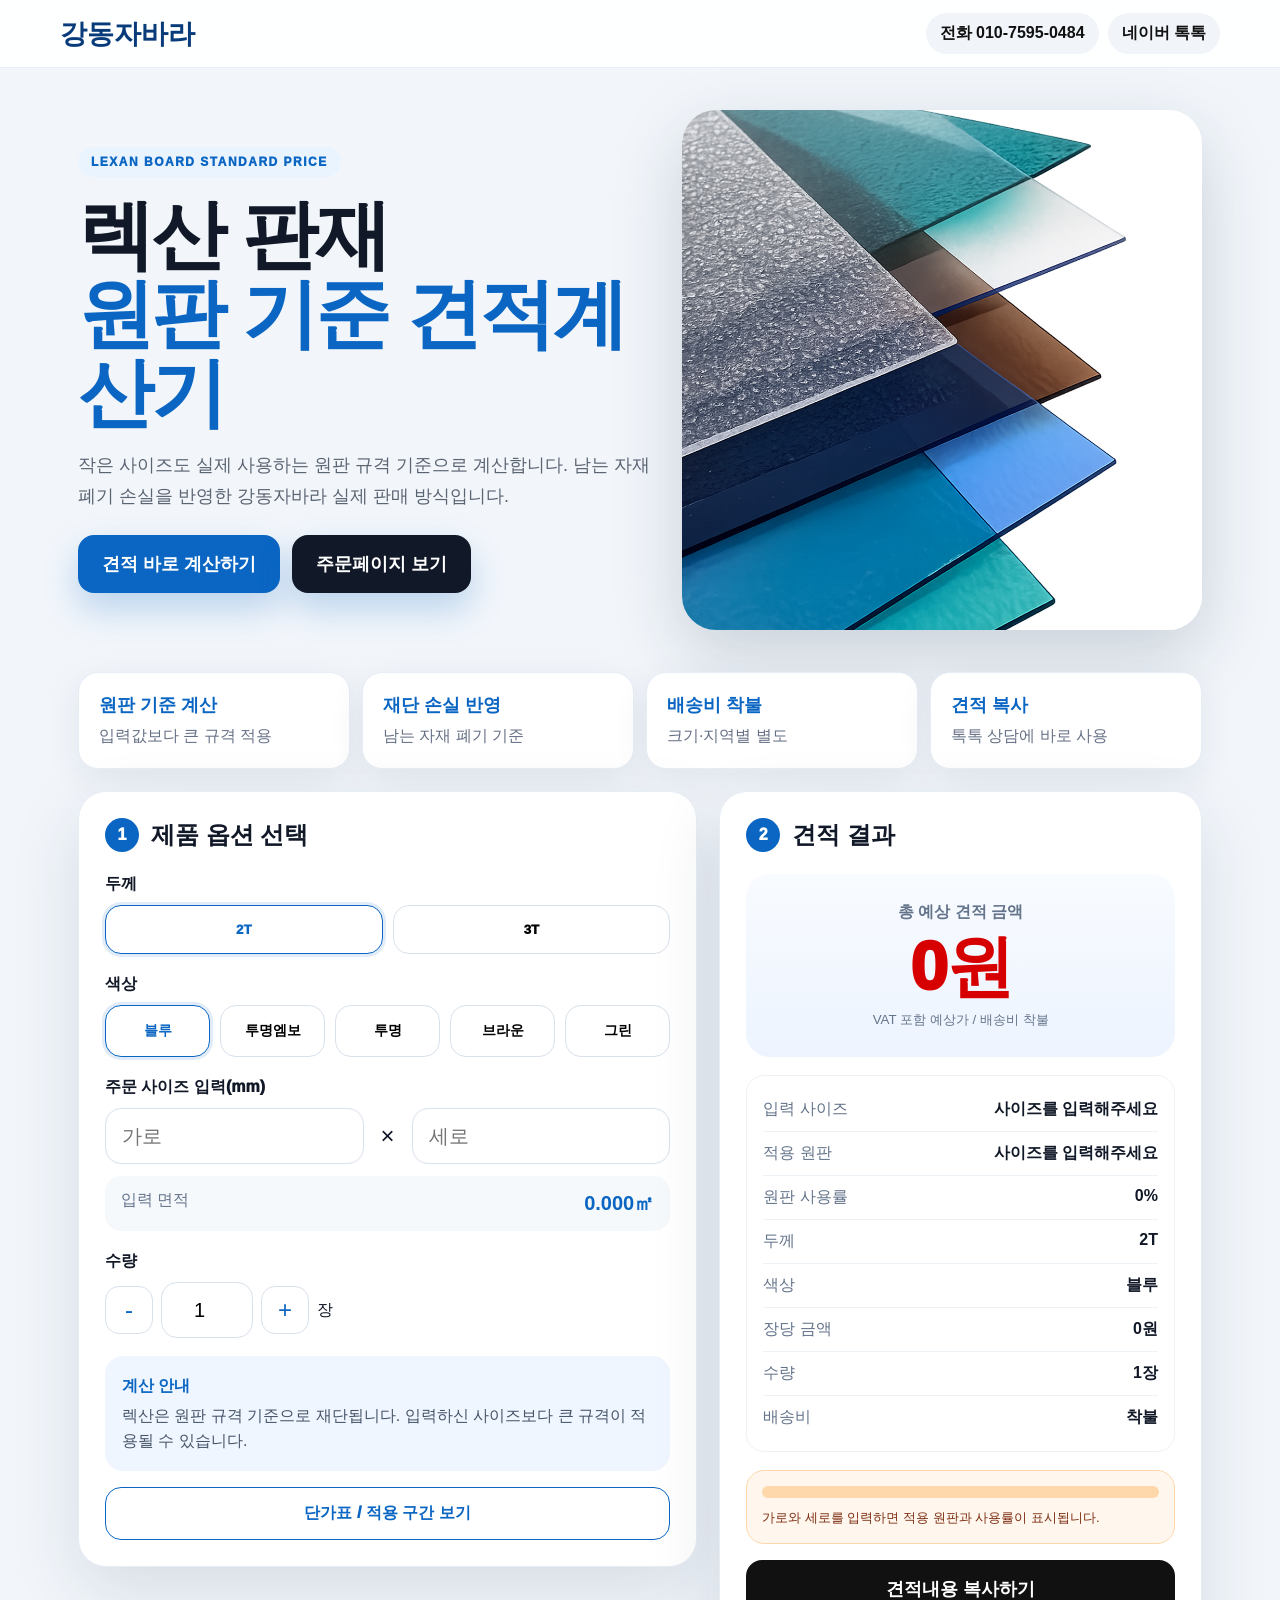
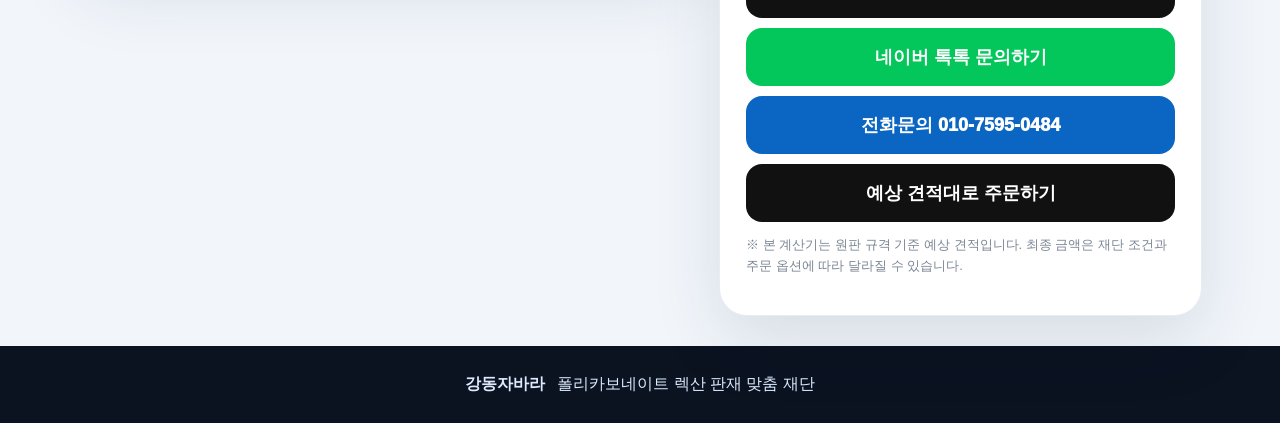
==== commit da8c9600: "Add files via upload" ====
--- a/index.html
+++ b/index.html
@@ -1,122 +1,6 @@
-<!doctype html>
-<html lang="ko">
-<head>
-<meta charset="utf-8">
-<meta name="viewport" content="width=device-width,initial-scale=1">
-<title>강동자바라 렉산 견적계산기</title>
-<link rel="stylesheet" href="lexan-v8.css?v=8">
-</head>
-<body>
-<header class="topbar">
-  <div class="brand">강동자바라</div>
-  <div class="topLinks">
-    <a href="tel:01075950484">전화 010-7595-0484</a>
-    <a href="https://talk.naver.com/ct/w4a85f?frm=psf" target="_blank">네이버 톡톡</a>
-  </div>
-</header>
-
-<main class="wrap">
-  <section class="hero">
-    <div class="heroText">
-      <div class="badge">POLYCARBONATE LEXAN</div>
-      <h1>렉산 판재<br><span>맞춤 견적 계산기</span></h1>
-      <p>강동자바라 실제 단가표 기준으로 사이즈를 비례 계산합니다. 원하는 mm 사이즈를 직접 입력하세요.</p>
-      <div class="heroBtns">
-        <a href="#calculator">견적 바로 계산하기</a>
-        <a class="dark" href="https://kdjavara.kr/product/%ED%8F%B4%EB%A6%AC%EC%B9%B4%EB%B3%B4%EB%84%A4%EC%9D%B4%ED%8A%B8-%EB%A0%89%EC%82%B0-%ED%8C%90-%EC%9E%AC%EB%8B%A8-%EC%B9%BC%EB%9D%BC-%ED%88%AC%EB%AA%85-%EA%B7%9C%EA%B2%A9-%EB%A7%9E%EC%B6%A4-%EC%82%AC%EC%9D%B4%EC%A6%88-%ED%8C%90%EB%A7%A4/696/category/1/display/2/?icid=MAIN.product_listmain_1" target="_blank">주문페이지 보기</a>
-      </div>
-    </div>
-    <div class="heroImage"><img src="images/lexan.jpg" alt="렉산 판재"></div>
-  </section>
-
-  <section class="features">
-    <div><b>mm 맞춤 재단</b><span>가로·세로 직접 입력</span></div>
-    <div><b>실제 단가표 기준</b><span>규격 사이 비례 계산</span></div>
-    <div><b>배송비 착불</b><span>제품 크기·지역별 별도</span></div>
-    <div><b>견적 복사</b><span>톡톡 상담에 바로 사용</span></div>
-  </section>
-
-  <section class="calculator" id="calculator">
-    <div class="card">
-      <div class="sectionTitle"><em>1</em><h2>제품 옵션 선택</h2></div>
-
-      <label>두께</label>
-      <div class="optionGrid two" id="thicknessOptions"></div>
-
-      <label>색상</label>
-      <div class="optionGrid five" id="colorOptions"></div>
-
-      <label>사이즈 입력(mm)</label>
-      <div class="sizeRow">
-        <input id="width" type="number" placeholder="가로" min="1" step="1">
-        <span>×</span>
-        <input id="height" type="number" placeholder="세로" min="1" step="1">
-      </div>
-
-      <div class="areaBox">
-        <span>자동 면적 계산</span>
-        <b id="area">0.000㎡</b>
-      </div>
-
-      <label>수량</label>
-      <div class="qtyRow">
-        <button type="button" id="minus">-</button>
-        <input id="qty" type="number" value="1" min="1" max="99">
-        <button type="button" id="plus">+</button>
-        <span>장</span>
-      </div>
-
-      <div class="info blue">
-        <b>재단 안내</b>
-        <p>가로·세로 mm 단위로 재단합니다. 재단 특성상 1~2mm 오차가 발생할 수 있습니다.</p>
-      </div>
-
-      <button class="tableBtn" type="button" id="toggleTable">단가표 보기</button>
-      <div class="tables" id="tables">
-        <h3>2T 단가표</h3>
-        <table id="table2"></table>
-        <h3>3T 단가표</h3>
-        <table id="table3"></table>
-      </div>
-    </div>
-
-    <div class="card resultCard">
-      <div class="sectionTitle"><em>2</em><h2>견적 결과</h2></div>
-
-      <div class="totalBox">
-        <span>총 예상 견적 금액</span>
-        <strong id="total">0원</strong>
-        <small>VAT 포함 예상가 / 배송비 착불</small>
-      </div>
-
-      <dl class="summary">
-        <div><dt>입력 사이즈</dt><dd id="sizeText">사이즈를 입력해주세요</dd></div>
-        <div><dt>두께</dt><dd id="thicknessText">2T</dd></div>
-        <div><dt>색상</dt><dd id="colorText">블루</dd></div>
-        <div><dt>계산 기준</dt><dd id="basis">사이즈를 입력해주세요</dd></div>
-        <div><dt>장당 금액</dt><dd id="unit">0원</dd></div>
-        <div><dt>수량</dt><dd id="qtyText">1장</dd></div>
-        <div><dt>배송비</dt><dd>착불</dd></div>
-      </dl>
-
-      <div class="actions">
-        <button type="button" id="copy">견적내용 복사하기</button>
-        <a class="talk" href="https://talk.naver.com/ct/w4a85f?frm=psf" target="_blank">네이버 톡톡 문의하기</a>
-        <a class="phone" href="tel:01075950484">전화문의 010-7595-0484</a>
-        <a class="order" href="https://kdjavara.kr/product/%ED%8F%B4%EB%A6%AC%EC%B9%B4%EB%B3%B4%EB%84%A4%EC%9D%B4%ED%8A%B8-%EB%A0%89%EC%82%B0-%ED%8C%90-%EC%9E%AC%EB%8B%A8-%EC%B9%BC%EB%9D%BC-%ED%88%AC%EB%AA%85-%EA%B7%9C%EA%B2%A9-%EB%A7%9E%EC%B6%A4-%EC%82%AC%EC%9D%B4%EC%A6%88-%ED%8C%90%EB%A7%A4/696/category/1/display/2/?icid=MAIN.product_listmain_1" target="_blank">예상 견적대로 주문하기</a>
-      </div>
-
-      <p class="notice">※ 본 계산기는 실제 단가표 기준 예상 견적입니다. 최종 금액은 재단 조건과 주문 옵션에 따라 달라질 수 있습니다.</p>
-    </div>
-  </section>
-</main>
-
-<footer>
-  <b>강동자바라</b>
-  <span>폴리카보네이트 렉산 판재 맞춤 재단</span>
-</footer>
-
-<script src="lexan-prices-v8.js?v=8"></script>
-<script src="lexan-v8.js?v=8"></script>
-</body>
-</html>
+<!doctype html><html lang="ko"><head><meta charset="utf-8"><meta name="viewport" content="width=device-width,initial-scale=1"><title>강동자바라 렉산 원판 기준 견적계산기</title><link rel="stylesheet" href="lexan-v9.css?v=9"></head><body>
+<header class="topbar"><div class="brand">강동자바라</div><div class="topLinks"><a href="tel:01075950484">전화 010-7595-0484</a><a href="https://talk.naver.com/ct/w4a85f?frm=psf" target="_blank">네이버 톡톡</a></div></header>
+<main class="wrap"><section class="hero"><div class="heroText"><div class="badge">LEXAN BOARD STANDARD PRICE</div><h1>렉산 판재<br><span>원판 기준 견적계산기</span></h1><p>작은 사이즈도 실제 사용하는 원판 규격 기준으로 계산합니다. 남는 자재 폐기 손실을 반영한 강동자바라 실제 판매 방식입니다.</p><div class="heroBtns"><a href="#calculator">견적 바로 계산하기</a><a class="dark" href="https://kdjavara.kr/product/%ED%8F%B4%EB%A6%AC%EC%B9%B4%EB%B3%B4%EB%84%A4%EC%9D%B4%ED%8A%B8-%EB%A0%89%EC%82%B0-%ED%8C%90-%EC%9E%AC%EB%8B%A8-%EC%B9%BC%EB%9D%BC-%ED%88%AC%EB%AA%85-%EA%B7%9C%EA%B2%A9-%EB%A7%9E%EC%B6%A4-%EC%82%AC%EC%9D%B4%EC%A6%88-%ED%8C%90%EB%A7%A4/696/category/1/display/2/?icid=MAIN.product_listmain_1" target="_blank">주문페이지 보기</a></div></div><div class="heroImage"><img src="images/lexan.jpg" alt="렉산 판재"></div></section>
+<section class="features"><div><b>원판 기준 계산</b><span>입력값보다 큰 규격 적용</span></div><div><b>재단 손실 반영</b><span>남는 자재 폐기 기준</span></div><div><b>배송비 착불</b><span>크기·지역별 별도</span></div><div><b>견적 복사</b><span>톡톡 상담에 바로 사용</span></div></section>
+<section class="calculator" id="calculator"><div class="card"><div class="sectionTitle"><em>1</em><h2>제품 옵션 선택</h2></div><label>두께</label><div class="optionGrid two" id="thicknessOptions"></div><label>색상</label><div class="optionGrid five" id="colorOptions"></div><label>주문 사이즈 입력(mm)</label><div class="sizeRow"><input id="width" type="number" placeholder="가로" min="1" step="1"><span>×</span><input id="height" type="number" placeholder="세로" min="1" step="1"></div><div class="areaBox"><span>입력 면적</span><b id="area">0.000㎡</b></div><label>수량</label><div class="qtyRow"><button type="button" id="minus">-</button><input id="qty" type="number" value="1" min="1" max="99"><button type="button" id="plus">+</button><span>장</span></div><div class="info blue"><b>계산 안내</b><p>렉산은 원판 규격 기준으로 재단됩니다. 입력하신 사이즈보다 큰 규격이 적용될 수 있습니다.</p></div><button class="tableBtn" type="button" id="toggleTable">단가표 / 적용 구간 보기</button><div class="tables" id="tables"><h3>적용 구간</h3><table><tr><th>입력 가로</th><th>적용 폭</th></tr><tr><td>1~900</td><td>900</td></tr><tr><td>901~1000</td><td>1000</td></tr><tr><td>1001~1220</td><td>1220</td></tr><tr><td>1221~1520</td><td>1520</td></tr></table><table><tr><th>입력 세로</th><th>적용 길이</th></tr><tr><td>1~2000</td><td>2000</td></tr><tr><td>2001~3000</td><td>3000</td></tr><tr><td>3001~4000</td><td>4000</td></tr><tr><td>4001~5000</td><td>5000</td></tr></table><h3>2T 단가표</h3><table id="table2"></table><h3>3T 단가표</h3><table id="table3"></table></div></div>
+<div class="card resultCard"><div class="sectionTitle"><em>2</em><h2>견적 결과</h2></div><div class="totalBox"><span>총 예상 견적 금액</span><strong id="total">0원</strong><small>VAT 포함 예상가 / 배송비 착불</small></div><dl class="summary"><div><dt>입력 사이즈</dt><dd id="sizeText">사이즈를 입력해주세요</dd></div><div><dt>적용 원판</dt><dd id="boardText">사이즈를 입력해주세요</dd></div><div><dt>원판 사용률</dt><dd id="usageText">0%</dd></div><div><dt>두께</dt><dd id="thicknessText">2T</dd></div><div><dt>색상</dt><dd id="colorText">블루</dd></div><div><dt>장당 금액</dt><dd id="unit">0원</dd></div><div><dt>수량</dt><dd id="qtyText">1장</dd></div><div><dt>배송비</dt><dd>착불</dd></div></dl><div class="usageBox"><div class="usageBar"><span id="usageBar"></span></div><p id="guideText">가로와 세로를 입력하면 적용 원판과 사용률이 표시됩니다.</p></div><div class="actions"><button type="button" id="copy">견적내용 복사하기</button><a class="talk" href="https://talk.naver.com/ct/w4a85f?frm=psf" target="_blank">네이버 톡톡 문의하기</a><a class="phone" href="tel:01075950484">전화문의 010-7595-0484</a><a class="order" href="https://kdjavara.kr/product/%ED%8F%B4%EB%A6%AC%EC%B9%B4%EB%B3%B4%EB%84%A4%EC%9D%B4%ED%8A%B8-%EB%A0%89%EC%82%B0-%ED%8C%90-%EC%9E%AC%EB%8B%A8-%EC%B9%BC%EB%9D%BC-%ED%88%AC%EB%AA%85-%EA%B7%9C%EA%B2%A9-%EB%A7%9E%EC%B6%A4-%EC%82%AC%EC%9D%B4%EC%A6%88-%ED%8C%90%EB%A7%A4/696/category/1/display/2/?icid=MAIN.product_listmain_1" target="_blank">예상 견적대로 주문하기</a></div><p class="notice">※ 본 계산기는 원판 규격 기준 예상 견적입니다. 최종 금액은 재단 조건과 주문 옵션에 따라 달라질 수 있습니다.</p></div></section></main><footer><b>강동자바라</b><span>폴리카보네이트 렉산 판재 맞춤 재단</span></footer><script src="lexan-prices-v9.js?v=9"></script><script src="lexan-v9.js?v=9"></script></body></html>
--- a/lexan-v9.css
+++ b/lexan-v9.css
@@ -0,0 +1 @@
+*{box-sizing:border-box}html{scroll-behavior:smooth}body{margin:0;font-family:Arial,'Malgun Gothic','Apple SD Gothic Neo',sans-serif;background:#f2f6fb;color:#111827}.topbar{position:sticky;top:0;z-index:10;height:68px;background:rgba(255,255,255,.92);backdrop-filter:blur(12px);border-bottom:1px solid #e5edf6;display:flex;align-items:center;justify-content:space-between;padding:0 max(18px,calc((100vw - 1160px)/2))}.brand{font-size:27px;font-weight:1000;color:#073b7a}.topLinks{display:flex;gap:9px}.topLinks a{padding:10px 14px;border-radius:999px;background:#f1f5f9;color:#111;text-decoration:none;font-weight:900}.wrap{width:min(1160px,100%);margin:auto;padding:0 18px}.hero{display:grid;grid-template-columns:1fr 520px;gap:28px;align-items:center;padding:42px 0}.badge{display:inline-block;padding:8px 13px;border-radius:999px;background:#eaf4ff;color:#0a66c2;font-size:12px;font-weight:1000;letter-spacing:1.5px}.hero h1{margin:18px 0 14px;font-size:clamp(42px,7vw,76px);line-height:1.04;letter-spacing:-3px}.hero h1 span{color:#0a66c2}.hero p{max-width:620px;font-size:18px;line-height:1.7;color:#5b6472}.heroBtns{display:flex;gap:12px;flex-wrap:wrap;margin-top:24px}.heroBtns a{padding:17px 24px;border-radius:16px;background:#0a66c2;color:#fff;text-decoration:none;font-size:18px;font-weight:1000;box-shadow:0 16px 35px rgba(10,102,194,.24)}.heroBtns .dark{background:#111827}.heroImage{border-radius:34px;overflow:hidden;background:#fff;box-shadow:0 25px 70px rgba(18,38,63,.18)}.heroImage img{display:block;width:100%}.features{display:grid;grid-template-columns:repeat(4,1fr);gap:12px;margin-bottom:22px}.features div{padding:20px;background:#fff;border:1px solid #e6edf5;border-radius:20px;box-shadow:0 10px 35px rgba(18,38,63,.08)}.features b{display:block;color:#0a66c2;font-size:18px;margin-bottom:7px}.features span{color:#667085;line-height:1.5}.calculator{display:grid;grid-template-columns:1.18fr .92fr;gap:22px;align-items:start}.card{padding:26px;background:#fff;border:1px solid #e6edf5;border-radius:28px;box-shadow:0 24px 70px rgba(18,38,63,.12)}.sectionTitle{display:flex;align-items:center;gap:12px;margin-bottom:22px}.sectionTitle em{display:grid;place-items:center;width:34px;height:34px;border-radius:50%;background:#0a66c2;color:#fff;font-style:normal;font-weight:1000}.sectionTitle h2{margin:0;font-size:24px}label{display:block;margin:20px 0 10px;font-weight:1000}.optionGrid{display:grid;gap:10px}.optionGrid.two{grid-template-columns:repeat(2,1fr)}.optionGrid.five{grid-template-columns:repeat(5,1fr)}.optBtn{border:1px solid #d8e1ec;background:#fff;border-radius:16px;padding:16px 8px;text-align:center;font-weight:1000;cursor:pointer;transition:.15s}.optBtn.isActive{border-color:#0a66c2;box-shadow:0 0 0 3px rgba(10,102,194,.12);color:#0a66c2}.optionGrid.five .optBtn{font-size:14px}.sizeRow{display:grid;grid-template-columns:1fr 28px 1fr;gap:10px;align-items:center}.sizeRow input,.qtyRow input{height:56px;width:100%;border:1px solid #d8e1ec;border-radius:16px;padding:0 16px;font-size:20px;outline:none}.sizeRow span{text-align:center;font-size:24px}.areaBox{display:flex;justify-content:space-between;margin-top:12px;padding:14px 16px;border-radius:16px;background:#f6f9fc;color:#64748b}.areaBox b{font-size:20px;color:#0a66c2}.qtyRow{display:flex;align-items:center;gap:8px}.qtyRow button{width:48px;height:48px;border:1px solid #d8e1ec;background:#fff;border-radius:14px;font-size:24px;color:#0a66c2;cursor:pointer}.qtyRow input{max-width:92px;text-align:center}.info{margin-top:18px;padding:17px;border-radius:18px;line-height:1.6}.info.blue{background:#eff6ff;color:#475569}.info b{display:block;margin-bottom:4px;color:#0a66c2}.info p{margin:0}.tableBtn{width:100%;margin-top:16px;padding:15px;border:1px solid #0a66c2;border-radius:16px;background:#fff;color:#0a66c2;font-size:16px;font-weight:1000;cursor:pointer}.tables{display:none;margin-top:15px}.tables.open{display:block}.tables h3{margin:16px 0 8px}.tables table{width:100%;border-collapse:collapse;font-size:13px;margin-bottom:10px}.tables th,.tables td{border:1px solid #d8e1ec;padding:8px;text-align:right}.tables th{background:#f8fafc}.totalBox{text-align:center;padding:28px 18px;border-radius:24px;background:linear-gradient(180deg,#f8fbff,#edf4ff)}.totalBox span{display:block;color:#64748b;font-weight:1000}.totalBox strong{display:block;margin:8px 0;font-size:clamp(46px,6vw,68px);line-height:1.05;color:#d70000;font-weight:1000;letter-spacing:-2px}.totalBox small{color:#64748b}.summary{margin:18px 0;padding:12px 16px;border:1px solid #edf2f7;border-radius:18px;background:#fff}.summary div{display:flex;justify-content:space-between;gap:14px;padding:11px 0;border-bottom:1px solid #edf2f7}.summary div:last-child{border-bottom:0}.summary dt{color:#64748b}.summary dd{margin:0;text-align:right;font-weight:900}.usageBox{background:#fff7ed;border:1px solid #fed7aa;border-radius:18px;padding:15px;margin-bottom:16px}.usageBar{height:12px;border-radius:999px;background:#fed7aa;overflow:hidden}.usageBar span{display:block;height:100%;width:0%;background:#f97316;border-radius:999px;transition:.2s}.usageBox p{margin:10px 0 0;color:#7c2d12;font-size:13px;line-height:1.5}.actions{display:grid;gap:10px}.actions button,.actions a{width:100%;padding:17px;border:0;border-radius:16px;text-align:center;text-decoration:none;font-size:18px;font-weight:1000;cursor:pointer}.actions button{background:#111;color:#fff}.actions .talk{background:#03c75a;color:#fff}.actions .phone{background:#0a66c2;color:#fff}.actions .order{background:#111;color:#fff}.notice{font-size:13px;color:#7a8594;line-height:1.6}footer{margin-top:30px;padding:28px;background:#0b1220;color:#dbeafe;text-align:center;display:flex;gap:12px;justify-content:center;flex-wrap:wrap}@media(max-width:980px){.hero,.calculator{grid-template-columns:1fr}.hero{text-align:center}.hero p{margin:auto}.heroBtns{justify-content:center}.features{grid-template-columns:repeat(2,1fr)}.optionGrid.five{grid-template-columns:repeat(3,1fr)}}@media(max-width:560px){.topbar{height:auto;padding:12px 16px;align-items:flex-start;gap:10px;flex-direction:column}.topLinks{width:100%;display:grid;grid-template-columns:1fr 1fr}.topLinks a{text-align:center}.features{grid-template-columns:1fr}.card{padding:20px;border-radius:24px}.hero h1{letter-spacing:-1.5px}.heroImage{border-radius:24px}}
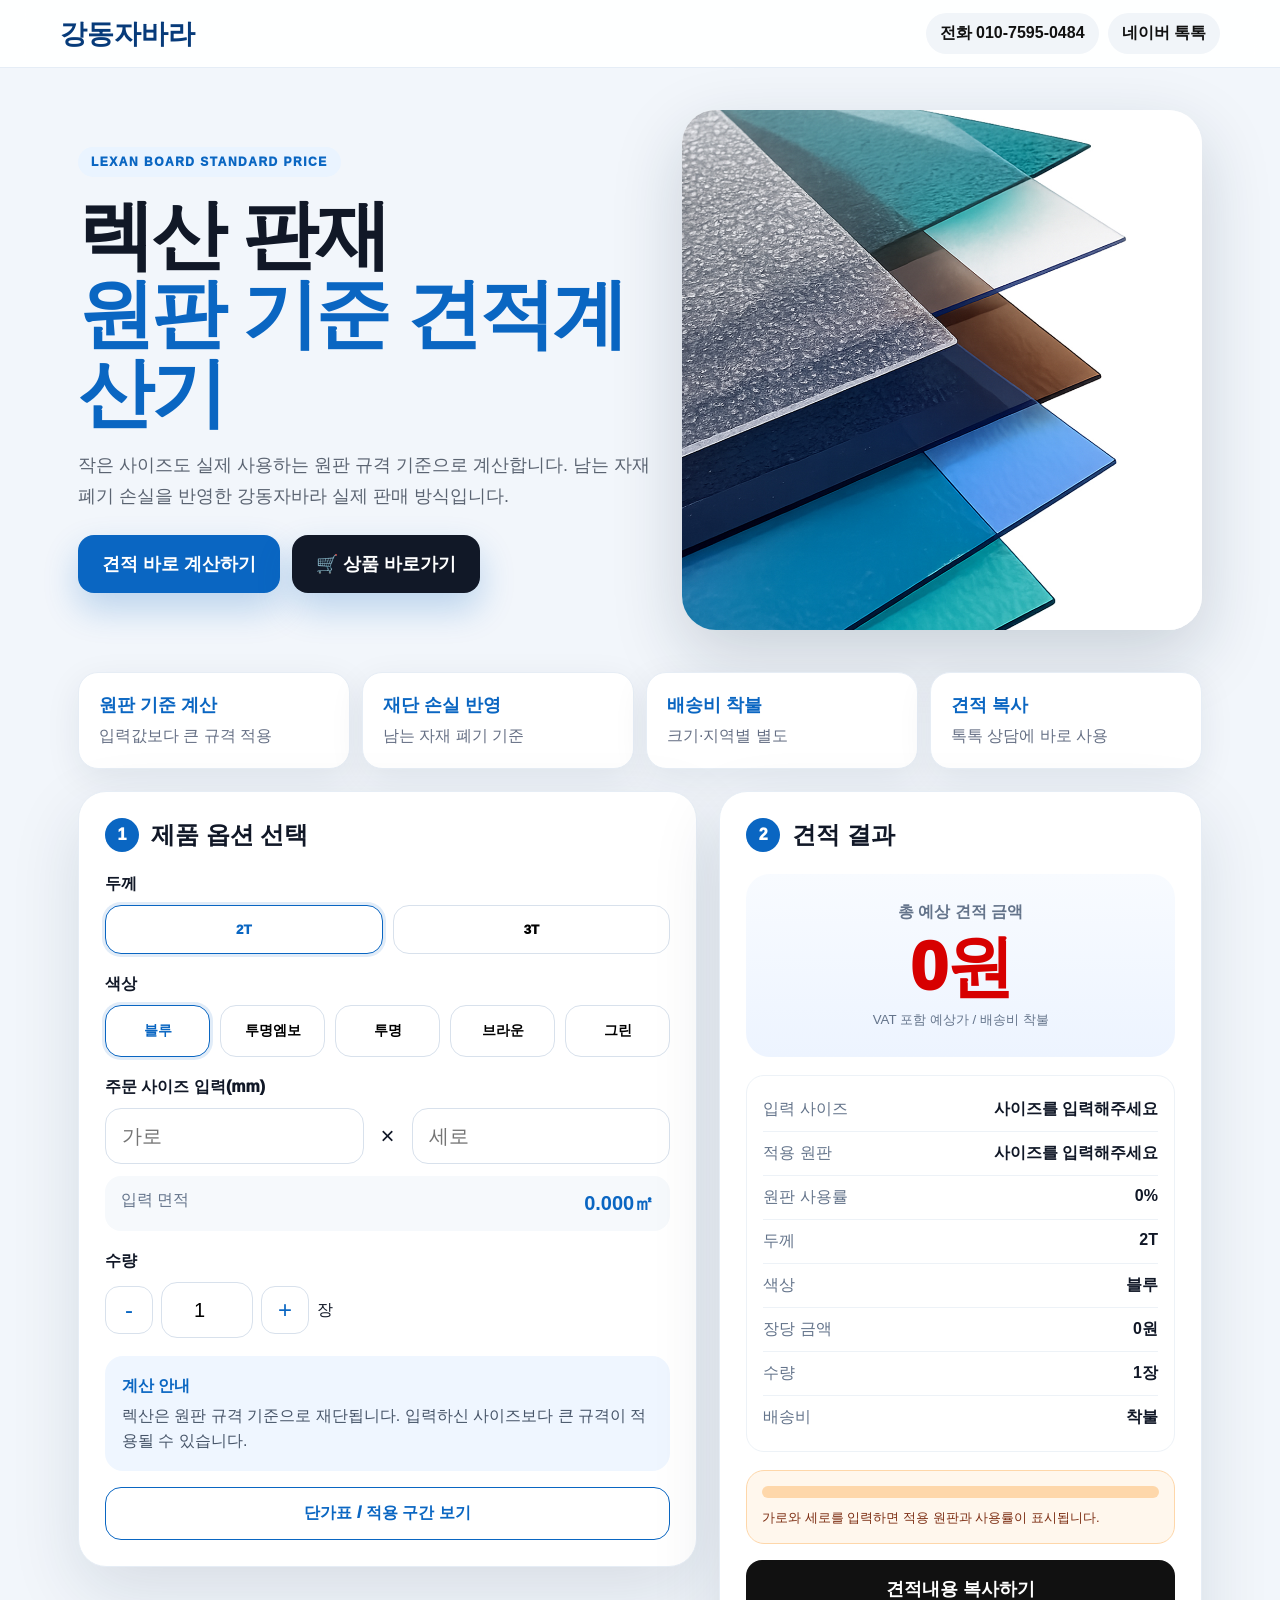
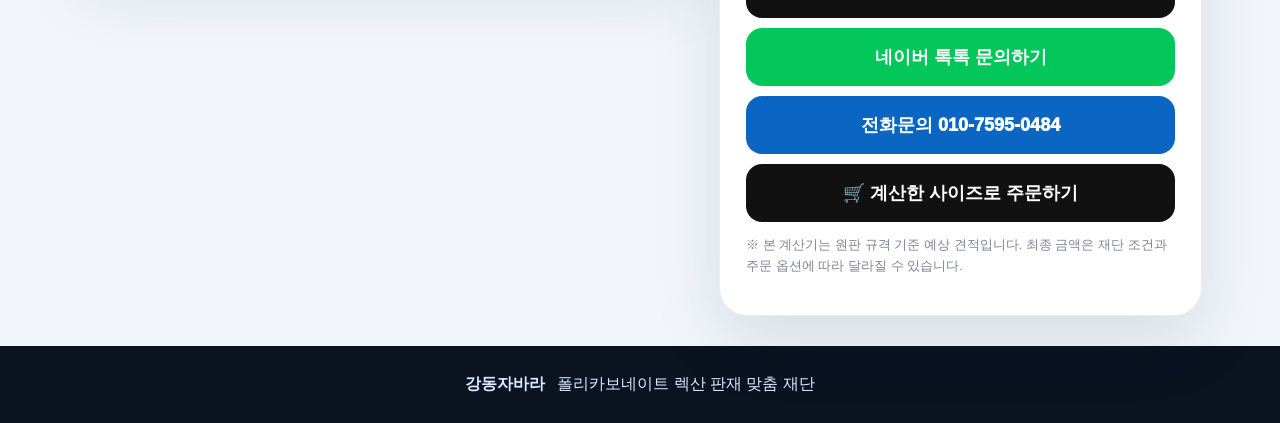
==== commit a062faea: "Add files via upload" ====
--- a/index.html
+++ b/index.html
@@ -1,6 +1,6 @@
-<!doctype html><html lang="ko"><head><meta charset="utf-8"><meta name="viewport" content="width=device-width,initial-scale=1"><title>강동자바라 렉산 원판 기준 견적계산기</title><link rel="stylesheet" href="lexan-v9.css?v=9"></head><body>
+<!doctype html><html lang="ko"><head><meta charset="utf-8"><meta name="viewport" content="width=device-width,initial-scale=1"><title>강동자바라 렉산 원판 기준 견적계산기</title><link rel="stylesheet" href="lexan-v9.css?v=10"></head><body>
 <header class="topbar"><div class="brand">강동자바라</div><div class="topLinks"><a href="tel:01075950484">전화 010-7595-0484</a><a href="https://talk.naver.com/ct/w4a85f?frm=psf" target="_blank">네이버 톡톡</a></div></header>
-<main class="wrap"><section class="hero"><div class="heroText"><div class="badge">LEXAN BOARD STANDARD PRICE</div><h1>렉산 판재<br><span>원판 기준 견적계산기</span></h1><p>작은 사이즈도 실제 사용하는 원판 규격 기준으로 계산합니다. 남는 자재 폐기 손실을 반영한 강동자바라 실제 판매 방식입니다.</p><div class="heroBtns"><a href="#calculator">견적 바로 계산하기</a><a class="dark" href="https://kdjavara.kr/product/%ED%8F%B4%EB%A6%AC%EC%B9%B4%EB%B3%B4%EB%84%A4%EC%9D%B4%ED%8A%B8-%EB%A0%89%EC%82%B0-%ED%8C%90-%EC%9E%AC%EB%8B%A8-%EC%B9%BC%EB%9D%BC-%ED%88%AC%EB%AA%85-%EA%B7%9C%EA%B2%A9-%EB%A7%9E%EC%B6%A4-%EC%82%AC%EC%9D%B4%EC%A6%88-%ED%8C%90%EB%A7%A4/696/category/1/display/2/?icid=MAIN.product_listmain_1" target="_blank">주문페이지 보기</a></div></div><div class="heroImage"><img src="images/lexan.jpg" alt="렉산 판재"></div></section>
+<main class="wrap"><section class="hero"><div class="heroText"><div class="badge">LEXAN BOARD STANDARD PRICE</div><h1>렉산 판재<br><span>원판 기준 견적계산기</span></h1><p>작은 사이즈도 실제 사용하는 원판 규격 기준으로 계산합니다. 남는 자재 폐기 손실을 반영한 강동자바라 실제 판매 방식입니다.</p><div class="heroBtns"><a href="#calculator">견적 바로 계산하기</a><a class="dark" href="https://kdjavara.kr/product/%ED%85%8C%EC%8A%A4%ED%8A%B8-%ED%8F%B4%EB%A6%AC%EC%B9%B4%EB%B3%B4%EB%84%A4%EC%9D%B4%ED%8A%B8-%EB%A0%89%EC%82%B0-%ED%8C%90-%EC%9E%AC%EB%8B%A8-%EC%B9%BC%EB%9D%BC-%ED%88%AC%EB%AA%85-%EA%B7%9C%EA%B2%A9-%EB%A7%9E%EC%B6%A4-%EC%82%AC%EC%9D%B4%EC%A6%88-%ED%8C%90%EB%A7%A4/772/category/60/display/1/" target="_blank">🛒 상품 바로가기</a></div></div><div class="heroImage"><img src="images/lexan.jpg" alt="렉산 판재"></div></section>
 <section class="features"><div><b>원판 기준 계산</b><span>입력값보다 큰 규격 적용</span></div><div><b>재단 손실 반영</b><span>남는 자재 폐기 기준</span></div><div><b>배송비 착불</b><span>크기·지역별 별도</span></div><div><b>견적 복사</b><span>톡톡 상담에 바로 사용</span></div></section>
 <section class="calculator" id="calculator"><div class="card"><div class="sectionTitle"><em>1</em><h2>제품 옵션 선택</h2></div><label>두께</label><div class="optionGrid two" id="thicknessOptions"></div><label>색상</label><div class="optionGrid five" id="colorOptions"></div><label>주문 사이즈 입력(mm)</label><div class="sizeRow"><input id="width" type="number" placeholder="가로" min="1" step="1"><span>×</span><input id="height" type="number" placeholder="세로" min="1" step="1"></div><div class="areaBox"><span>입력 면적</span><b id="area">0.000㎡</b></div><label>수량</label><div class="qtyRow"><button type="button" id="minus">-</button><input id="qty" type="number" value="1" min="1" max="99"><button type="button" id="plus">+</button><span>장</span></div><div class="info blue"><b>계산 안내</b><p>렉산은 원판 규격 기준으로 재단됩니다. 입력하신 사이즈보다 큰 규격이 적용될 수 있습니다.</p></div><button class="tableBtn" type="button" id="toggleTable">단가표 / 적용 구간 보기</button><div class="tables" id="tables"><h3>적용 구간</h3><table><tr><th>입력 가로</th><th>적용 폭</th></tr><tr><td>1~900</td><td>900</td></tr><tr><td>901~1000</td><td>1000</td></tr><tr><td>1001~1220</td><td>1220</td></tr><tr><td>1221~1520</td><td>1520</td></tr></table><table><tr><th>입력 세로</th><th>적용 길이</th></tr><tr><td>1~2000</td><td>2000</td></tr><tr><td>2001~3000</td><td>3000</td></tr><tr><td>3001~4000</td><td>4000</td></tr><tr><td>4001~5000</td><td>5000</td></tr></table><h3>2T 단가표</h3><table id="table2"></table><h3>3T 단가표</h3><table id="table3"></table></div></div>
-<div class="card resultCard"><div class="sectionTitle"><em>2</em><h2>견적 결과</h2></div><div class="totalBox"><span>총 예상 견적 금액</span><strong id="total">0원</strong><small>VAT 포함 예상가 / 배송비 착불</small></div><dl class="summary"><div><dt>입력 사이즈</dt><dd id="sizeText">사이즈를 입력해주세요</dd></div><div><dt>적용 원판</dt><dd id="boardText">사이즈를 입력해주세요</dd></div><div><dt>원판 사용률</dt><dd id="usageText">0%</dd></div><div><dt>두께</dt><dd id="thicknessText">2T</dd></div><div><dt>색상</dt><dd id="colorText">블루</dd></div><div><dt>장당 금액</dt><dd id="unit">0원</dd></div><div><dt>수량</dt><dd id="qtyText">1장</dd></div><div><dt>배송비</dt><dd>착불</dd></div></dl><div class="usageBox"><div class="usageBar"><span id="usageBar"></span></div><p id="guideText">가로와 세로를 입력하면 적용 원판과 사용률이 표시됩니다.</p></div><div class="actions"><button type="button" id="copy">견적내용 복사하기</button><a class="talk" href="https://talk.naver.com/ct/w4a85f?frm=psf" target="_blank">네이버 톡톡 문의하기</a><a class="phone" href="tel:01075950484">전화문의 010-7595-0484</a><a class="order" href="https://kdjavara.kr/product/%ED%8F%B4%EB%A6%AC%EC%B9%B4%EB%B3%B4%EB%84%A4%EC%9D%B4%ED%8A%B8-%EB%A0%89%EC%82%B0-%ED%8C%90-%EC%9E%AC%EB%8B%A8-%EC%B9%BC%EB%9D%BC-%ED%88%AC%EB%AA%85-%EA%B7%9C%EA%B2%A9-%EB%A7%9E%EC%B6%A4-%EC%82%AC%EC%9D%B4%EC%A6%88-%ED%8C%90%EB%A7%A4/696/category/1/display/2/?icid=MAIN.product_listmain_1" target="_blank">예상 견적대로 주문하기</a></div><p class="notice">※ 본 계산기는 원판 규격 기준 예상 견적입니다. 최종 금액은 재단 조건과 주문 옵션에 따라 달라질 수 있습니다.</p></div></section></main><footer><b>강동자바라</b><span>폴리카보네이트 렉산 판재 맞춤 재단</span></footer><script src="lexan-prices-v9.js?v=9"></script><script src="lexan-v9.js?v=9"></script></body></html>+<div class="card resultCard"><div class="sectionTitle"><em>2</em><h2>견적 결과</h2></div><div class="totalBox"><span>총 예상 견적 금액</span><strong id="total">0원</strong><small>VAT 포함 예상가 / 배송비 착불</small></div><dl class="summary"><div><dt>입력 사이즈</dt><dd id="sizeText">사이즈를 입력해주세요</dd></div><div><dt>적용 원판</dt><dd id="boardText">사이즈를 입력해주세요</dd></div><div><dt>원판 사용률</dt><dd id="usageText">0%</dd></div><div><dt>두께</dt><dd id="thicknessText">2T</dd></div><div><dt>색상</dt><dd id="colorText">블루</dd></div><div><dt>장당 금액</dt><dd id="unit">0원</dd></div><div><dt>수량</dt><dd id="qtyText">1장</dd></div><div><dt>배송비</dt><dd>착불</dd></div></dl><div class="usageBox"><div class="usageBar"><span id="usageBar"></span></div><p id="guideText">가로와 세로를 입력하면 적용 원판과 사용률이 표시됩니다.</p></div><div class="actions"><button type="button" id="copy">견적내용 복사하기</button><a class="talk" href="https://talk.naver.com/ct/w4a85f?frm=psf" target="_blank">네이버 톡톡 문의하기</a><a class="phone" href="tel:01075950484">전화문의 010-7595-0484</a><a class="order" href="https://kdjavara.kr/product/%ED%85%8C%EC%8A%A4%ED%8A%B8-%ED%8F%B4%EB%A6%AC%EC%B9%B4%EB%B3%B4%EB%84%A4%EC%9D%B4%ED%8A%B8-%EB%A0%89%EC%82%B0-%ED%8C%90-%EC%9E%AC%EB%8B%A8-%EC%B9%BC%EB%9D%BC-%ED%88%AC%EB%AA%85-%EA%B7%9C%EA%B2%A9-%EB%A7%9E%EC%B6%A4-%EC%82%AC%EC%9D%B4%EC%A6%88-%ED%8C%90%EB%A7%A4/772/category/60/display/1/" target="_blank">🛒 계산한 사이즈로 주문하기</a></div><p class="notice">※ 본 계산기는 원판 규격 기준 예상 견적입니다. 최종 금액은 재단 조건과 주문 옵션에 따라 달라질 수 있습니다.</p></div></section></main><footer><b>강동자바라</b><span>폴리카보네이트 렉산 판재 맞춤 재단</span></footer><script src="lexan-prices-v9.js?v=10"></script><script src="lexan-v9.js?v=10"></script></body></html>
